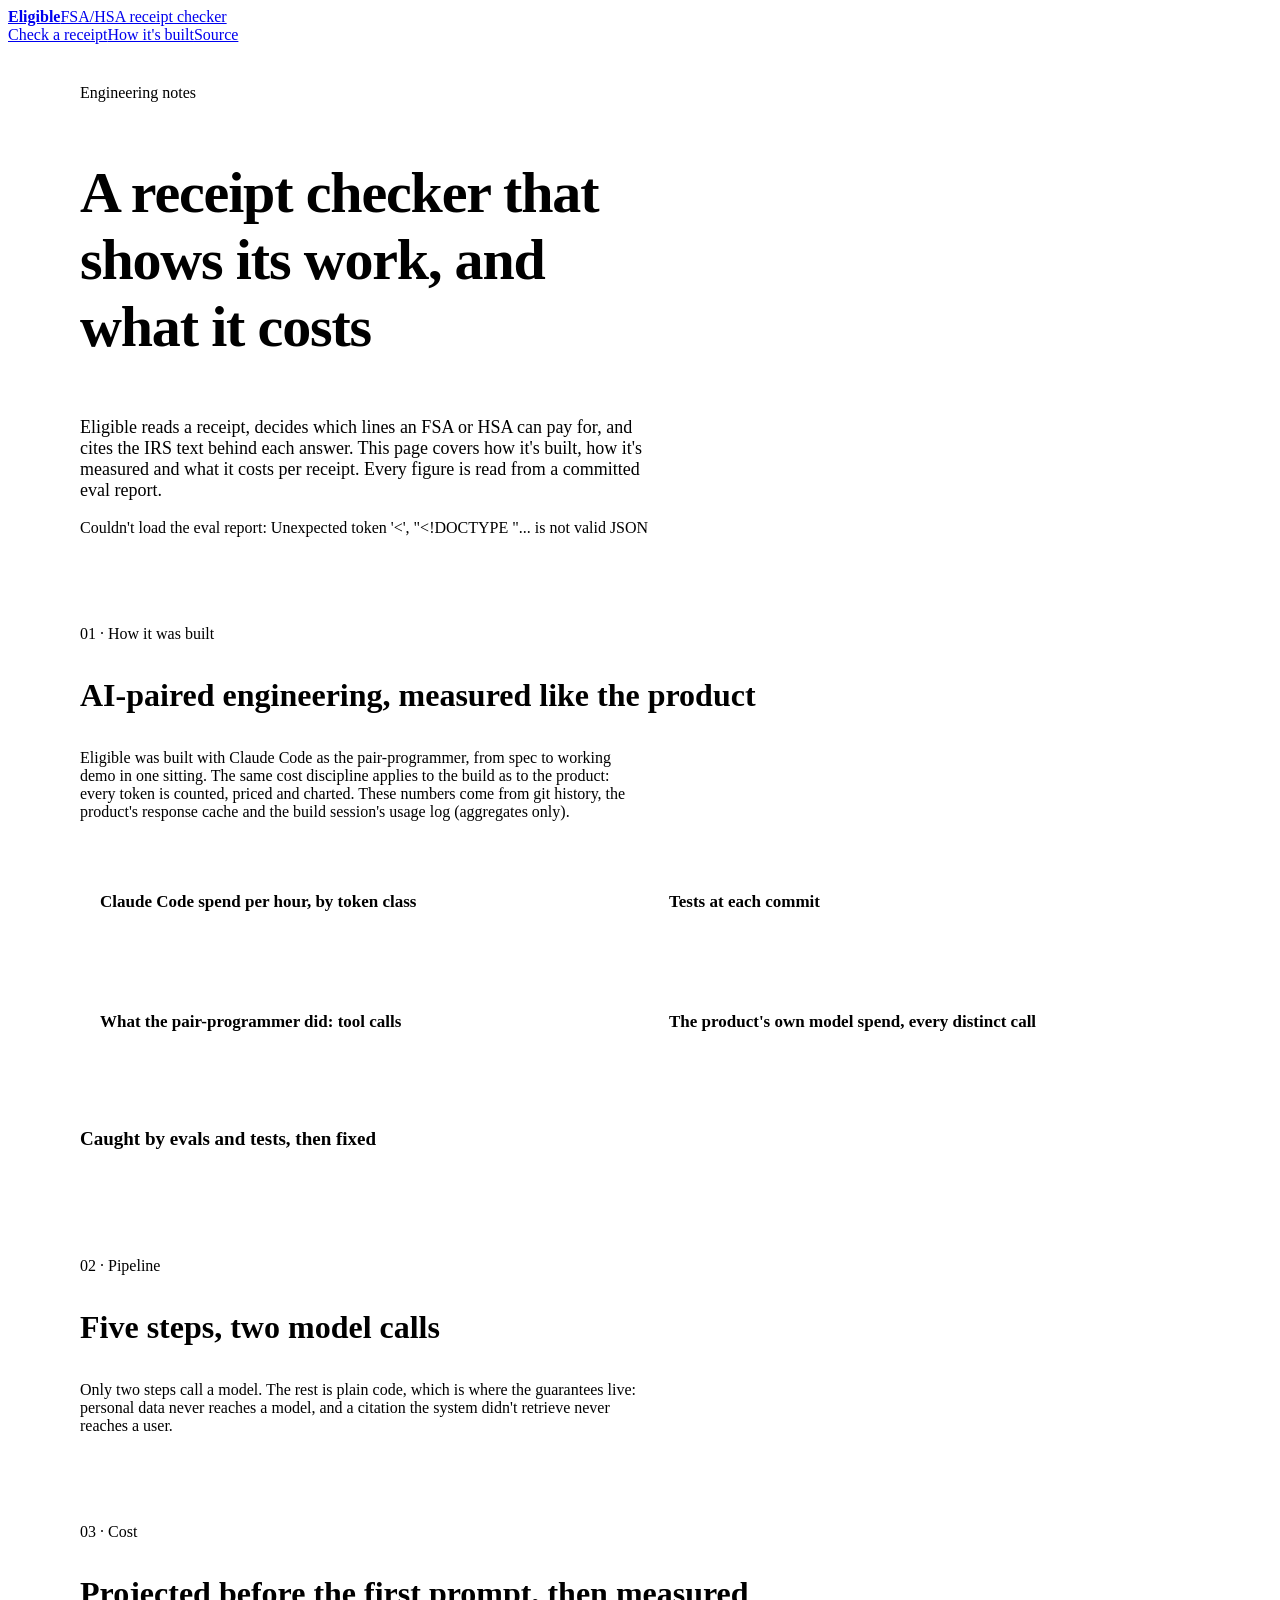
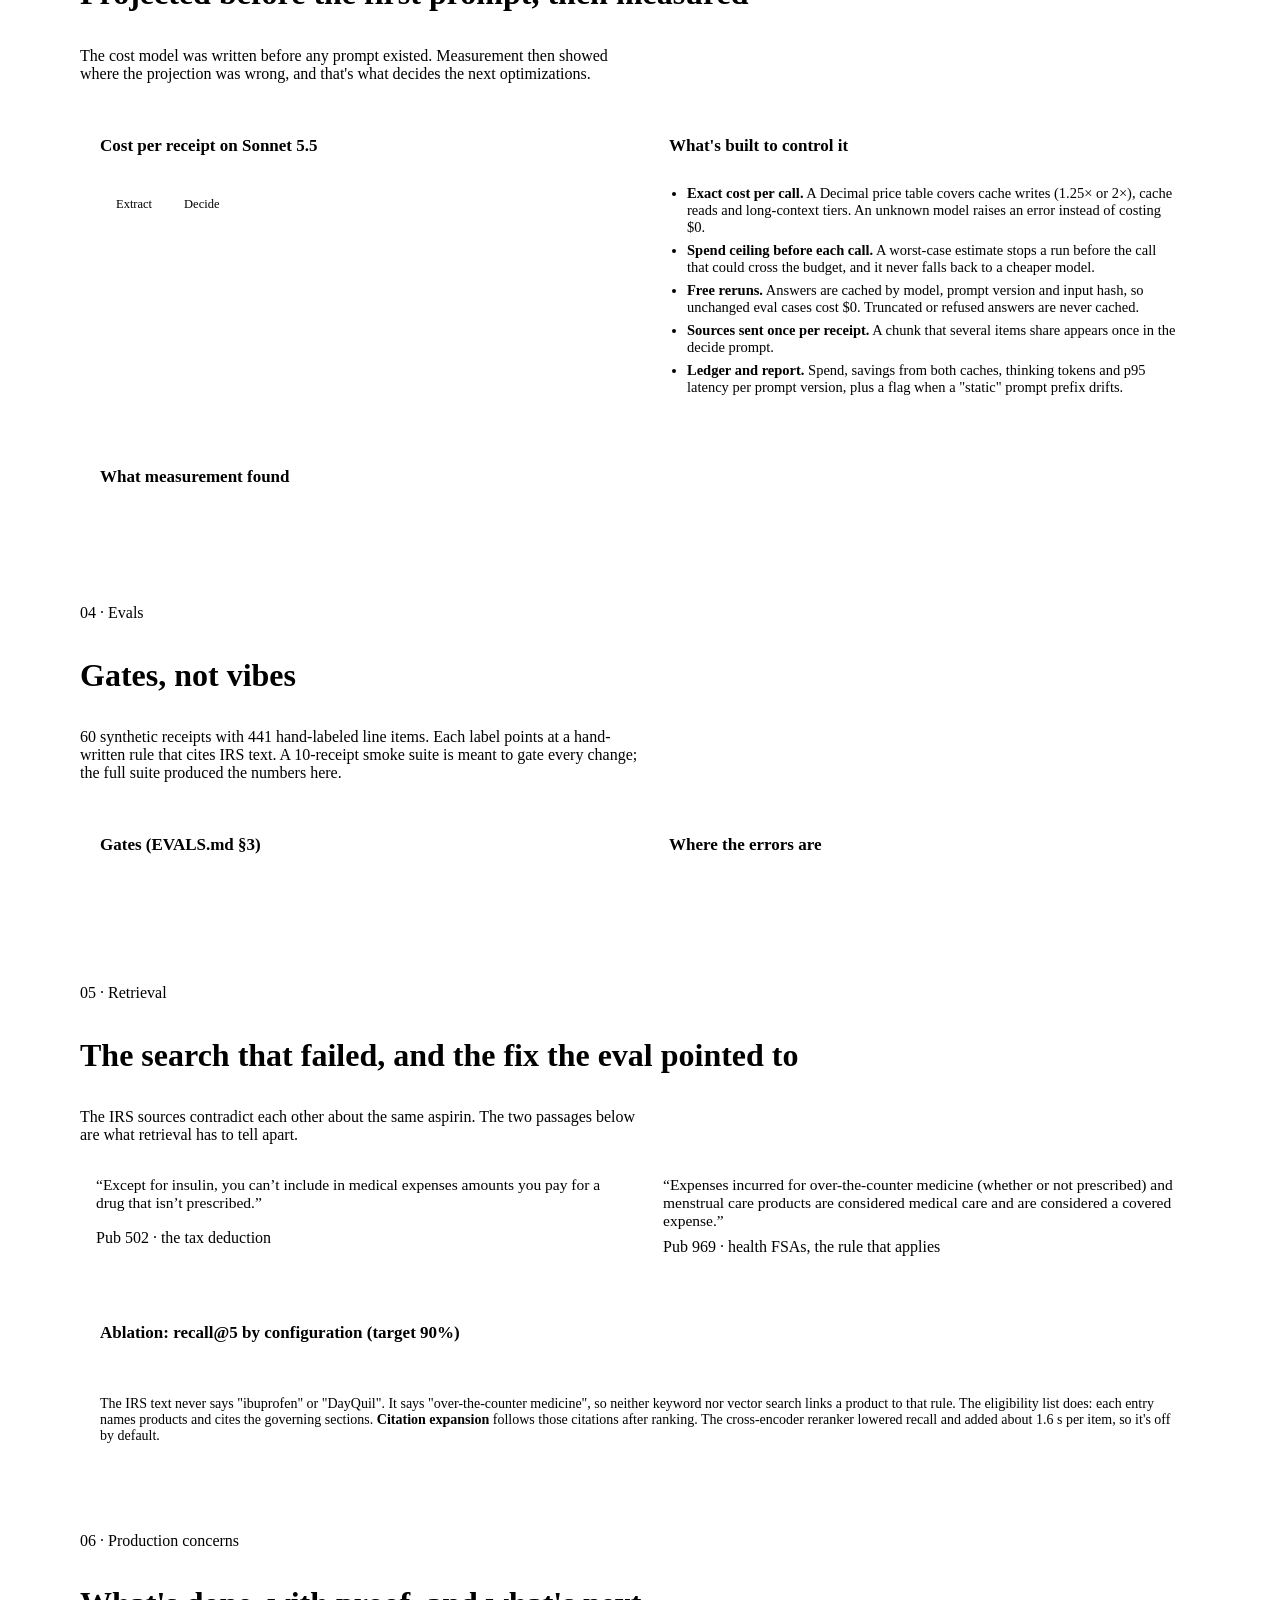
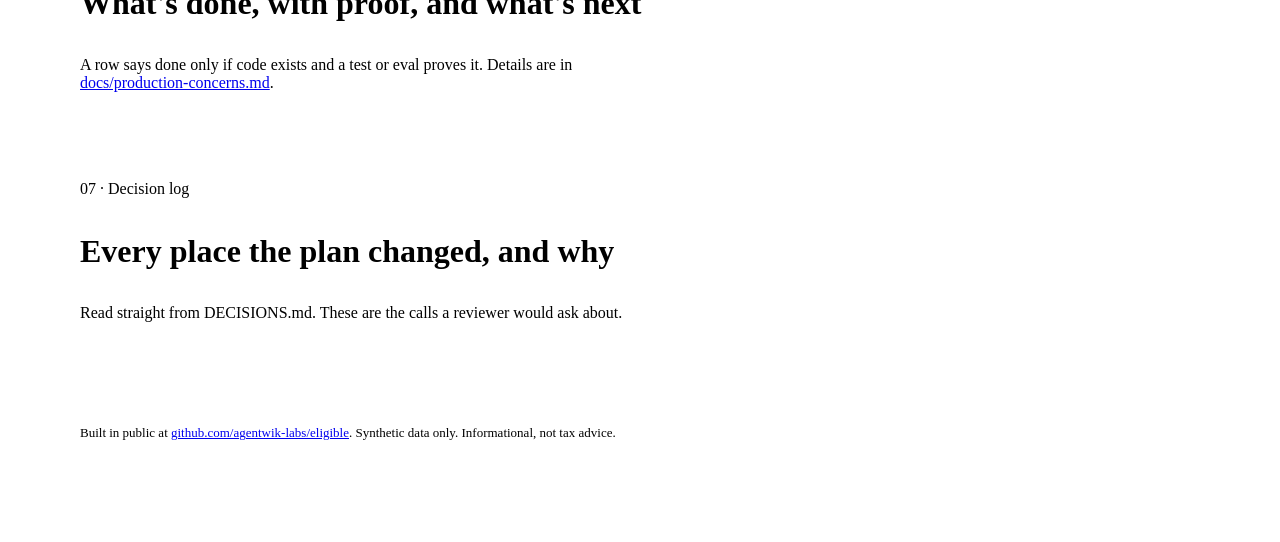
==== web/engineering.html @ 2987b1ce "Redesigned demo page and an engineering page built from committed reports The demo highlights each r" ====
<!doctype html>
<html lang="en">
<head>
<meta charset="utf-8">
<meta name="viewport" content="width=device-width, initial-scale=1">
<title>How Eligible is built</title>
<link rel="preconnect" href="https://fonts.googleapis.com">
<link rel="stylesheet" href="https://fonts.googleapis.com/css2?family=IBM+Plex+Mono:wght@400;500;600&family=IBM+Plex+Sans+Condensed:wght@500;700&family=IBM+Plex+Sans:wght@400;500;600&display=swap">
<link rel="stylesheet" href="/static/eligible.css">
<style>
/* Layout: a long technical memo. Section numbers mirror the pipeline order; every figure
   names the report it came from. */
.page { max-width: 1120px; margin: 0 auto; padding: 28px max(16px, 3vw) 80px; display: grid; gap: 56px; }
.hero { display: grid; gap: 18px; padding-top: 12px; }
.hero h1 { font-size: clamp(34px, 5vw, 58px); font-weight: 700; letter-spacing: -.02em; max-width: 18ch; }
.hero p { margin: 0; font-size: 18px; color: var(--ink-2); max-width: 64ch; }
.provenance { font: 12.5px var(--f-mono); color: var(--ink-3); }
.provenance code { color: var(--ink-2); }
.tiles { display: grid; grid-template-columns: repeat(auto-fit, minmax(160px, 1fr)); border: 1px solid var(--rule); background: var(--paper); }
.tile { padding: 16px 18px; border-right: 1px solid var(--rule-2); border-bottom: 1px solid var(--rule-2); display: grid; gap: 4px; align-content: start; }
.tile .v { font: 700 34px/1 var(--f-display); letter-spacing: -.01em; font-variant-numeric: tabular-nums; }
.tile .l { font-size: 13px; color: var(--ink-2); }
.tile .g { font: 11.5px var(--f-mono); color: var(--v-eligible); }
.tile .g.miss { color: var(--v-not); }

section { display: grid; gap: 18px; }
.sec-head { display: grid; gap: 8px; border-top: 2px solid var(--ink); padding-top: 14px; }
.sec-head h2 { font-size: clamp(24px, 3vw, 32px); font-weight: 700; }
.sec-head p { margin: 0; color: var(--ink-2); max-width: 70ch; font-size: 16px; }
.two { display: grid; grid-template-columns: minmax(0, 1fr) minmax(0, 1fr); gap: 18px; }
.panel { background: var(--paper); border: 1px solid var(--rule); padding: 18px 20px; display: grid; gap: 12px; align-content: start; min-width: 0; }
.panel h3 { font-size: 17px; font-weight: 700; }
.panel p, .panel li { margin: 0; font-size: 14.5px; }
.panel ul { margin: 0; padding-left: 18px; display: grid; gap: 6px; }
.scroll { overflow-x: auto; }
table { border-collapse: collapse; width: 100%; font-size: 13.5px; }
th, td { text-align: left; padding: 8px 10px; border-bottom: 1px solid var(--rule-2); vertical-align: top; }
th { font: 600 11.5px var(--f-mono); letter-spacing: .05em; text-transform: uppercase; color: var(--ink-2); white-space: nowrap; }
td.n, th.n { text-align: right; font-variant-numeric: tabular-nums; font-family: var(--f-mono); }
tr.best td { background: var(--v-eligible-bg); }
tr.best td:first-child { box-shadow: inset 3px 0 var(--v-eligible); }

/* pipeline */
.pipeline { display: grid; grid-template-columns: repeat(5, minmax(0, 1fr)); border: 1px solid var(--rule); background: var(--paper); }
.st { padding: 16px; border-right: 1px solid var(--rule-2); display: grid; gap: 8px; align-content: start; position: relative; }
.st:last-child { border-right: 0; }
.st .k { font: 600 11.5px var(--f-mono); color: var(--ink-3); }
.st h3 { font-size: 17px; }
.st p { margin: 0; font-size: 13.5px; color: var(--ink-2); }
.st .cost { font: 600 13px var(--f-mono); color: var(--accent); }
.st .why { font-size: 13px; border-top: 1px dashed var(--rule); padding-top: 8px; color: var(--ink); }

/* bars */
.bars { display: grid; gap: 10px; }
.brow { display: grid; grid-template-columns: 150px minmax(0, 1fr) 70px; gap: 10px; align-items: center; font-size: 13.5px; }
.btrack { height: 22px; display: flex; background: var(--rule-2); }
.btrack span { height: 100%; }
.btrack .ex { background: color-mix(in srgb, var(--accent) 55%, var(--paper)); }
.btrack .de { background: var(--accent); }
.bkey { display: flex; gap: 16px; font-size: 12.5px; color: var(--ink-2); flex-wrap: wrap; }
.bkey i { display: inline-block; width: 10px; height: 10px; margin-right: 6px; vertical-align: -1px; }

/* confusion */
.cm td.cell { text-align: center; font: 600 13px var(--f-mono); }
.cm th.r { text-transform: none; font: 600 12.5px var(--f-body); color: var(--ink); }

/* trap */
.trap { display: grid; grid-template-columns: minmax(0, 1fr) minmax(0, 1fr); gap: 14px; }
.q { padding: 14px 16px; border-left: 4px solid var(--v); background: var(--paper); display: grid; gap: 8px; }
.q blockquote { margin: 0; font-size: 15.5px; }
.q span { font: 12px var(--f-mono); color: var(--ink-2); }

/* status rows */
.concerns { display: grid; gap: 0; border: 1px solid var(--rule); background: var(--paper); }
.concern { display: grid; grid-template-columns: minmax(0, 1fr) auto; gap: 12px; padding: 11px 16px; border-bottom: 1px solid var(--rule-2); align-items: center; }
.concern:last-child { border-bottom: 0; }
.st-done { --v: var(--v-eligible); --vb: var(--v-eligible-bg); }
.st-planned { --v: var(--v-review); --vb: var(--v-review-bg); }
.st-partial { --v: var(--v-dual); --vb: var(--v-dual-bg); }

details { background: var(--paper); border: 1px solid var(--rule); border-top: 0; }
details:first-of-type { border-top: 1px solid var(--rule); }
summary { cursor: pointer; padding: 12px 16px; display: grid; grid-template-columns: 96px minmax(0, 1fr); gap: 10px; list-style: none; }
summary::-webkit-details-marker { display: none; }
summary .d { font: 12px var(--f-mono); color: var(--ink-3); padding-top: 2px; }
summary b { font-weight: 600; }
details[open] summary b { color: var(--accent); }
details .body { padding: 0 16px 16px 122px; white-space: pre-wrap; font-size: 14px; color: var(--ink-2); max-width: 90ch; }
.foot { font-size: 13px; color: var(--ink-3); border-top: 1px solid var(--rule); padding-top: 16px; }


/* charts: validated categorical slots 1-4 (dataviz reference palette), stepped per mode */
:root { --s1: #2a78d6; --s2: #eb6834; --s3: #1baf7a; --s4: #eda100; --grid: var(--rule-2); }
@media (prefers-color-scheme: dark) { :root { --s1: #3987e5; --s2: #d95926; --s3: #199e70; --s4: #c98500; } }
.chart { position: relative; display: grid; gap: 8px; }
.chart svg { width: 100%; height: auto; display: block; overflow: visible; }
.chart text { fill: var(--ink-2); font: 11px var(--f-mono); }
.chart .lbl { fill: var(--ink); font: 600 11.5px var(--f-mono); }
.chart .hit { fill: transparent; cursor: crosshair; }
.chart .gridline { stroke: var(--grid); stroke-width: 1; }
.chart .axis { stroke: var(--rule); stroke-width: 1; }
.tip { position: absolute; pointer-events: none; background: var(--ink); color: var(--paper); font: 12px/1.45 var(--f-mono); padding: 7px 9px; white-space: nowrap; transform: translate(-50%, calc(-100% - 10px)); z-index: 5; }
.tip[hidden] { display: none; }
.legend2 { display: flex; flex-wrap: wrap; gap: 4px 16px; font-size: 12.5px; color: var(--ink-2); }
.legend2 i { display: inline-block; width: 10px; height: 10px; border-radius: 2px; margin-right: 6px; vertical-align: -1px; }
.datatable summary { padding: 4px 0; display: inline; font: 12px var(--f-mono); color: var(--accent); grid-template-columns: none; }
.datatable { background: none; border: 0 !important; }
.datatable table { margin-top: 8px; font-size: 12.5px; }
.caught { display: grid; grid-template-columns: repeat(auto-fit, minmax(300px, 1fr)); gap: 12px; }
.catch { background: var(--paper); border: 1px solid var(--rule); padding: 14px 16px; display: grid; gap: 8px; align-content: start; }
.catch h3 { font-size: 16px; }
.catch .by { font: 11.5px var(--f-mono); color: var(--ink-3); text-transform: uppercase; letter-spacing: .05em; }
.ba { display: grid; grid-template-columns: auto minmax(0, 1fr); gap: 4px 10px; font-size: 13.5px; }
.ba b { font: 600 11px var(--f-mono); text-transform: uppercase; color: var(--ink-3); padding-top: 3px; }
.ba .after { color: var(--v-eligible); }
.catch code { font: 11.5px var(--f-mono); color: var(--ink-2); }

@media (max-width: 860px) {
  .two, .trap { grid-template-columns: minmax(0, 1fr); }
  .pipeline { grid-template-columns: minmax(0, 1fr); }
  .st { border-right: 0; border-bottom: 1px solid var(--rule-2); }
  .brow { grid-template-columns: 110px minmax(0, 1fr) 60px; }
  details .body { padding-left: 16px; }
  summary { grid-template-columns: minmax(0, 1fr); gap: 2px; }
}
</style>
</head>
<body>
<div class="topbar"><div class="in">
  <a class="brand" href="/"><b>Eligible</b><span>FSA/HSA receipt checker</span></a>
  <nav class="nav" aria-label="Main"><a href="/">Check a receipt</a><a href="/engineering" aria-current="page">How it's built</a><a href="https://github.com/agentwik-labs/eligible" target="_blank" rel="noopener">Source</a></nav>
</div></div>

<main class="page" id="page">
  <header class="hero">
    <span class="eyebrow">Engineering notes</span>
    <h1>A receipt checker that shows its work, and what it costs</h1>
    <p>Eligible reads a receipt, decides which lines an FSA or HSA can pay for, and cites the IRS text behind each answer. This page covers how it's built, how it's measured and what it costs per receipt. Every figure is read from a committed eval report.</p>
    <span class="provenance" id="prov">Loading the latest eval report…</span>
    <div class="tiles" id="tiles"></div>
  </header>


  <section>
    <div class="sec-head"><span class="eyebrow">01 · How it was built</span><h2>AI-paired engineering, measured like the product</h2>
      <p>Eligible was built with Claude Code as the pair-programmer, from spec to working demo in one sitting. The same cost discipline applies to the build as to the product: every token is counted, priced and charted. These numbers come from git history, the product's response cache and the build session's usage log (aggregates only).</p></div>
    <div class="tiles" id="buildtiles"></div>
    <div class="two">
      <div class="panel"><h3>Claude Code spend per hour, by token class</h3><div class="chart" id="c-session"></div></div>
      <div class="panel"><h3>Tests at each commit</h3><div class="chart" id="c-tests"></div></div>
    </div>
    <div class="two">
      <div class="panel"><h3>What the pair-programmer did: tool calls</h3><div class="chart" id="c-tools"></div></div>
      <div class="panel"><h3>The product's own model spend, every distinct call</h3><div class="chart" id="c-product"></div><p style="font-size:13px;color:var(--ink-2)" id="productnote"></p></div>
    </div>
    <h3 style="font-size:19px">Caught by evals and tests, then fixed</h3>
    <div class="caught" id="caught"></div>
  </section>
  <section>
    <div class="sec-head"><span class="eyebrow">02 · Pipeline</span><h2>Five steps, two model calls</h2>
      <p>Only two steps call a model. The rest is plain code, which is where the guarantees live: personal data never reaches a model, and a citation the system didn't retrieve never reaches a user.</p></div>
    <div class="pipeline" id="pipeline"></div>
  </section>

  <section>
    <div class="sec-head"><span class="eyebrow">03 · Cost</span><h2>Projected before the first prompt, then measured</h2>
      <p>The cost model was written before any prompt existed. Measurement then showed where the projection was wrong, and that's what decides the next optimizations.</p></div>
    <div class="two">
      <div class="panel"><h3>Cost per receipt on Sonnet 5.5</h3><div class="bars" id="costbars"></div>
        <div class="bkey"><span><i class="ex" style="background:color-mix(in srgb, var(--accent) 55%, var(--paper))"></i>Extract</span><span><i style="background:var(--accent)"></i>Decide</span></div>
        <p class="fine" style="font-size:12.5px;color:var(--ink-3)" id="costnote"></p></div>
      <div class="panel"><h3>What's built to control it</h3><ul>
        <li><b>Exact cost per call.</b> A Decimal price table covers cache writes (1.25× or 2×), cache reads and long-context tiers. An unknown model raises an error instead of costing $0.</li>
        <li><b>Spend ceiling before each call.</b> A worst-case estimate stops a run before the call that could cross the budget, and it never falls back to a cheaper model.</li>
        <li><b>Free reruns.</b> Answers are cached by model, prompt version and input hash, so unchanged eval cases cost $0. Truncated or refused answers are never cached.</li>
        <li><b>Sources sent once per receipt.</b> A chunk that several items share appears once in the decide prompt.</li>
        <li><b>Ledger and report.</b> Spend, savings from both caches, thinking tokens and p95 latency per prompt version, plus a flag when a "static" prompt prefix drifts.</li>
      </ul></div>
    </div>
    <div class="panel"><h3>What measurement found</h3><ul id="costfindings"></ul></div>
  </section>

  <section>
    <div class="sec-head"><span class="eyebrow">04 · Evals</span><h2>Gates, not vibes</h2>
      <p>60 synthetic receipts with 441 hand-labeled line items. Each label points at a hand-written rule that cites IRS text. A 10-receipt smoke suite is meant to gate every change; the full suite produced the numbers here.</p></div>
    <div class="two">
      <div class="panel"><h3>Gates (EVALS.md §3)</h3><div class="scroll"><table id="gates"></table></div></div>
      <div class="panel"><h3>Where the errors are</h3><div class="scroll"><table class="cm" id="cm"></table></div>
        <p style="font-size:13px;color:var(--ink-2)" id="cmnote"></p></div>
    </div>
  </section>

  <section>
    <div class="sec-head"><span class="eyebrow">05 · Retrieval</span><h2>The search that failed, and the fix the eval pointed to</h2>
      <p>The IRS sources contradict each other about the same aspirin. The two passages below are what retrieval has to tell apart.</p></div>
    <div class="trap">
      <div class="q v-not_eligible"><blockquote>“Except for insulin, you can’t include in medical expenses amounts you pay for a drug that isn’t prescribed.”</blockquote><span>Pub 502 · the tax deduction</span></div>
      <div class="q v-eligible"><blockquote>“Expenses incurred for over-the-counter medicine (whether or not prescribed) and menstrual care products are considered medical care and are considered a covered expense.”</blockquote><span>Pub 969 · health FSAs, the rule that applies</span></div>
    </div>
    <div class="panel"><h3>Ablation: recall@5 by configuration (target 90%)</h3><div class="chart" id="c-ablation"></div><div class="scroll"><table id="ablation"></table></div>
      <p style="font-size:14px">The IRS text never says "ibuprofen" or "DayQuil". It says "over-the-counter medicine", so neither keyword nor vector search links a product to that rule. The eligibility list does: each entry names products and cites the governing sections. <b>Citation expansion</b> follows those citations after ranking. The cross-encoder reranker lowered recall and added about 1.6 s per item, so it's off by default.</p></div>
  </section>

  <section>
    <div class="sec-head"><span class="eyebrow">06 · Production concerns</span><h2>What's done, with proof, and what's next</h2>
      <p>A row says done only if code exists and a test or eval proves it. Details are in <a href="https://github.com/agentwik-labs/eligible/blob/main/docs/production-concerns.md">docs/production-concerns.md</a>.</p></div>
    <div class="concerns" id="concerns"></div>
  </section>

  <section>
    <div class="sec-head"><span class="eyebrow">07 · Decision log</span><h2>Every place the plan changed, and why</h2>
      <p>Read straight from DECISIONS.md. These are the calls a reviewer would ask about.</p></div>
    <div id="decisions"></div>
  </section>

  <p class="foot">Built in public at <a href="https://github.com/agentwik-labs/eligible">github.com/agentwik-labs/eligible</a>. Synthetic data only. Informational, not tax advice.</p>
</main>

<script>
const $ = (id) => document.getElementById(id);
const esc = (s) => String(s ?? "").replace(/[&<>"]/g, c => ({ "&": "&amp;", "<": "&lt;", ">": "&gt;", '"': "&quot;" }[c]));
const pct = (x) => (x * 100).toFixed(1) + "%";
const usd = (x, d = 4) => "$" + Number(x).toFixed(d);
const VERDICTS = ["eligible", "not_eligible", "dual_purpose", "needs_prescription", "needs_review"];
const LABEL = { eligible: "Eligible", not_eligible: "Not eligible", dual_purpose: "Dual purpose", needs_prescription: "Needs Rx", needs_review: "Needs review", missing: "Missing" };


// ---------- charts (plain SVG, hover tooltips, data tables) ----------
const NS = "http://www.w3.org/2000/svg";
function svgEl(tag, attrs, parent) { const e = document.createElementNS(NS, tag); for (const k in attrs) e.setAttribute(k, attrs[k]); if (parent) parent.appendChild(e); return e; }
function tipFor(host) { let tip = host.querySelector(".tip"); if (!tip) { tip = document.createElement("div"); tip.className = "tip"; tip.hidden = true; host.appendChild(tip); } return tip; }
function showTip(host, evt, html) { const tip = tipFor(host); const r = host.getBoundingClientRect(); tip.innerHTML = html; tip.style.left = (evt.clientX - r.left) + "px"; tip.style.top = (evt.clientY - r.top) + "px"; tip.hidden = false; }
function hideTip(host) { tipFor(host).hidden = true; }
function dataTable(host, head, rows) {
  const d = document.createElement("details"); d.className = "datatable";
  d.innerHTML = `<summary>Show data</summary><div class="scroll"><table><tr>${head.map((h, i) => `<th class="${i ? "n" : ""}">${esc(h)}</th>`).join("")}</tr>${rows.map(r => `<tr>${r.map((c, i) => `<td class="${i ? "n" : ""}">${esc(c)}</td>`).join("")}</tr>`).join("")}</table></div>`;
  host.appendChild(d);
}
function niceMax(v) { const p = Math.pow(10, Math.floor(Math.log10(v || 1))); for (const m of [1, 2, 2.5, 5, 10]) if (m * p >= v) return m * p; return 10 * p; }

// vertical stacked bars: categories along x, series stacked
function stackedBars(host, cats, series, fmt) {
  const W = 520, H = 220, L = 52, R = 8, T = 10, B = 28;
  const totals = cats.map((_, i) => series.reduce((s, se) => s + se.values[i], 0));
  const max = niceMax(Math.max(...totals));
  const svg = svgEl("svg", { viewBox: `0 0 ${W} ${H}`, role: "img", "aria-label": "Stacked bar chart" }, host);
  for (let k = 0; k <= 4; k++) { const y = T + (H - T - B) * (1 - k / 4); svgEl("line", { x1: L, x2: W - R, y1: y, y2: y, class: "gridline" }, svg); svgEl("text", { x: L - 6, y: y + 4, "text-anchor": "end" }, svg).textContent = fmt(max * k / 4); }
  const bw = Math.min(56, (W - L - R) / cats.length * 0.6), step = (W - L - R) / cats.length;
  cats.forEach((c, i) => {
    const x = L + step * i + (step - bw) / 2; let y0 = H - B;
    series.forEach((se, si) => {
      const h = se.values[i] / max * (H - T - B); if (h <= 0) return;
      const top = si === series.length - 1 || series.slice(si + 1).every(s2 => !s2.values[i]);
      svgEl("rect", { x, y: y0 - h, width: bw, height: Math.max(h - 2, 0.5), fill: se.color, rx: top ? 3 : 0 }, svg);
      y0 -= h;
    });
    svgEl("text", { x: x + bw / 2, y: H - B + 16, "text-anchor": "middle" }, svg).textContent = c;
    const hit = svgEl("rect", { x: L + step * i, y: T, width: step, height: H - T - B, class: "hit" }, svg);
    hit.addEventListener("mousemove", e => showTip(host, e, `<b>${esc(c)}</b> · ${fmt(totals[i])}<br>${series.map(se => `${se.name}: ${fmt(se.values[i])}`).join("<br>")}`));
    hit.addEventListener("mouseleave", () => hideTip(host));
  });
  const lg = document.createElement("div"); lg.className = "legend2"; lg.innerHTML = series.map(se => `<span><i style="background:${se.color}"></i>${esc(se.name)}</span>`).join(""); host.appendChild(lg);
  dataTable(host, ["", ...series.map(s => s.name), "Total"], cats.map((c, i) => [c, ...series.map(s => fmt(s.values[i])), fmt(totals[i])]));
}

// horizontal bars, one series; optional target line
function hBars(host, rows, fmt, opts = {}) {
  const W = 520, rowH = 26, L = opts.labelW || 150, R = 70, T = 6, H = T + rows.length * rowH + (opts.target ? 18 : 6);
  const max = opts.max || niceMax(Math.max(...rows.map(r => r[1])));
  const svg = svgEl("svg", { viewBox: `0 0 ${W} ${H}`, role: "img", "aria-label": "Bar chart" }, host);
  rows.forEach(([name, v, color], i) => {
    const y = T + i * rowH, w = Math.max(v / max * (W - L - R), 1);
    svgEl("text", { x: L - 8, y: y + 15, "text-anchor": "end" }, svg).textContent = name.length > 24 ? name.slice(0, 23) + "…" : name;
    svgEl("rect", { x: L, y: y + 4, width: w, height: rowH - 10, rx: 3, fill: color || "var(--s1)" }, svg);
    svgEl("text", { x: L + w + 6, y: y + 15, class: "lbl" }, svg).textContent = fmt(v);
    const hit = svgEl("rect", { x: 0, y, width: W, height: rowH, class: "hit" }, svg);
    hit.addEventListener("mousemove", e => showTip(host, e, `<b>${esc(name)}</b><br>${fmt(v)}${opts.extra ? "<br>" + opts.extra(i) : ""}`));
    hit.addEventListener("mouseleave", () => hideTip(host));
  });
  if (opts.target) {
    const x = L + opts.target / max * (W - L - R);
    svgEl("line", { x1: x, x2: x, y1: T, y2: H - 14, stroke: "var(--v-not)", "stroke-width": 2, "stroke-dasharray": "4 3" }, svg);
    svgEl("text", { x, y: H - 2, "text-anchor": "middle" }, svg).textContent = "target " + fmt(opts.target);
  }
  dataTable(host, ["", opts.valueName || "Value"], rows.map(r => [r[0], fmt(r[1])]));
}

// line with point markers over commits
function lineSteps(host, pts, labels) {
  const W = 520, H = 220, L = 40, R = 14, T = 16, B = 30;
  const max = niceMax(Math.max(...pts.map(p => p.y)));
  const svg = svgEl("svg", { viewBox: `0 0 ${W} ${H}`, role: "img", "aria-label": "Tests over commits" }, host);
  for (let k = 0; k <= 4; k++) { const y = T + (H - T - B) * (1 - k / 4); svgEl("line", { x1: L, x2: W - R, y1: y, y2: y, class: "gridline" }, svg); svgEl("text", { x: L - 6, y: y + 4, "text-anchor": "end" }, svg).textContent = Math.round(max * k / 4); }
  const X = i => L + (W - L - R) * (pts.length === 1 ? 0.5 : i / (pts.length - 1)), Y = v => T + (H - T - B) * (1 - v / max);
  svgEl("path", { d: pts.map((p, i) => `${i ? "L" : "M"}${X(i)},${Y(p.y)}`).join(""), fill: "none", stroke: "var(--s1)", "stroke-width": 2 }, svg);
  pts.forEach((p, i) => {
    svgEl("circle", { cx: X(i), cy: Y(p.y), r: 4.5, fill: "var(--s1)", stroke: "var(--paper)", "stroke-width": 2 }, svg);
    if (p.label) svgEl("text", { x: X(i), y: Y(p.y) - 10, "text-anchor": "middle", class: "lbl" }, svg).textContent = p.label;
    const hit = svgEl("rect", { x: X(i) - (W - L - R) / pts.length / 2, y: T, width: (W - L - R) / pts.length, height: H - T - B, class: "hit" }, svg);
    hit.addEventListener("mousemove", e => showTip(host, e, `<b>${esc(p.sha)}</b> · ${p.y} tests<br>${esc(p.subject.slice(0, 48))}`));
    hit.addEventListener("mouseleave", () => hideTip(host));
  });
  svgEl("text", { x: L, y: H - 8 }, svg).textContent = labels[0];
  svgEl("text", { x: W - R, y: H - 8, "text-anchor": "end" }, svg).textContent = labels[1];
  dataTable(host, ["Commit", "Tests", "Milestone"], pts.map(p => [p.sha + " " + p.subject.slice(0, 40), p.y, p.label || ""]));
}

function renderBuild(dev) {
  if (!dev) return;
  const s = dev.build_session, p = dev.product_spend, cm = dev.commits;
  const t0 = new Date(cm[0].time), t1 = new Date(cm[cm.length - 1].time);
  const hours = ((t1 - t0) / 36e5).toFixed(1);
  const tests = cm[cm.length - 1].tests;
  const uncached = s ? (s.tokens.cache_read + s.tokens.cache_write + s.tokens.input) * 4 / 1e6 + s.tokens.output * 20 / 1e6 : 0;
  const tiles = [
    [`${hours} h`, "first commit to last", null],
    [String(cm.length), "commits", null],
    [String(tests), "unit tests at the last commit", null],
  ];
  if (s) tiles.push(
    [usd(s.cost_usd, 2), `Claude Code, API-equivalent (${s.model_turns} model turns)`, null],
    [pct(s.cache_read_share), `of its prompt tokens were cache reads (uncached: ${usd(uncached, 0)})`, null],
  );
  tiles.push([usd(p.cost_usd, 2), `product model spend, ${p.calls} distinct calls`, null]);
  $("buildtiles").innerHTML = tiles.map(([v, l]) => `<div class="tile"><span class="v">${esc(v)}</span><span class="l">${esc(l)}</span></div>`).join("");

  if (s) {
    const hrs = s.by_hour.map(h => new Date(h.hour).toLocaleTimeString([], { hour: "numeric" }));
    const val = k => s.by_hour.map(h => Number(h[k] || 0));
    stackedBars($("c-session"), hrs, [
      { name: "Cache reads", color: "var(--s1)", values: val("cache_read") },
      { name: "Cache writes", color: "var(--s2)", values: val("cache_write") },
      { name: "Output", color: "var(--s3)", values: val("output") },
      { name: "Uncached input", color: "var(--s4)", values: val("input") },
    ], v => "$" + v.toFixed(2));
    const tools = Object.entries(s.tool_calls);
    hBars($("c-tools"), tools.map(([k, v]) => [k, v]), v => String(v), { labelW: 110, valueName: "Calls" });
  } else {
    $("c-session").innerHTML = `<p class="fine">No session log was included when docs/devlog.json was generated.</p>`;
  }
  lineSteps($("c-tests"), cm.map(c => ({ y: c.tests, sha: c.sha, subject: c.subject, label: c.milestone })), [new Date(cm[0].time).toLocaleTimeString([], { hour: "numeric", minute: "2-digit" }), new Date(cm[cm.length - 1].time).toLocaleTimeString([], { hour: "numeric", minute: "2-digit" })]);
  hBars($("c-product"), p.by_prompt.map(r => [r.prompt.split(" · ")[0], Number(r.cost)]), v => usd(v, 2), {
    labelW: 90, valueName: "Cost (USD)",
    extra: i => { const r = p.by_prompt[i]; return `${r.calls} calls · ${Math.round(r.prompt_tokens / r.calls).toLocaleString()} in / ${Math.round(r.output_tokens / r.calls).toLocaleString()} out per call`; },
  });
  $("productnote").textContent = p.note;
  $("caught").innerHTML = dev.caught.map(c => `<article class="catch"><span class="by">Caught by ${esc(c.caught_by)}</span><h3>${esc(c.what)}</h3>
    <div class="ba"><b>Before</b><span>${esc(c.before)}</span><b>After</b><span class="after">${esc(c.after)}</span><b>Fix</b><span>${esc(c.fix)}</span></div><code>${esc(c.evidence)}</code></article>`).join("");
}

fetch("/v1/engineering").then(r => r.json()).then(render).catch(err => { $("prov").textContent = "Couldn't load the eval report: " + err.message; });

function render(data) {
  renderBuild(data.devlog);
  const ev = data.eval;
  if (!ev) { $("prov").textContent = "No full eval report committed yet."; return; }
  const d = ev.decisions, x = ev.extraction, c = ev.cost;
  $("prov").innerHTML = `From <code>evals/reports/latest.json</code> · ${esc(ev.date)} · git <code>${esc(ev.sha)}</code> · ${esc(ev.models.decide)} at effort <code>${esc(ev.effort)}</code> · prompts extract@${esc(ev.prompts.extract)} decide@${esc(ev.prompts.decide)}`;
  const gate = (m) => ev.gates.find(g => g.metric.startsWith(m));
  const tiles = [
    [pct(d.accuracy), "verdicts match the labels", gate("Verdict accuracy")],
    [`${d.over_approvals}/${d.not_eligible_items}`, "ineligible items approved", gate("Over-approval")],
    [String(d.uncited_non_review), `unsupported citations reached a user (${d.unsupported_before} caught)`, gate("Unsupported")],
    [String(x.pii_leaks), "personal-data leaks to the model", gate("Redaction")],
    [usd(c.cost_per_receipt, 3), "per receipt, API-equivalent", null],
    [(c.latency_p95_ms / 1000).toFixed(1) + " s", "p95 per receipt", null],
  ];
  $("tiles").innerHTML = tiles.map(([v, l, g]) => `<div class="tile"><span class="v">${esc(v)}</span><span class="l">${esc(l)}</span>${g ? `<span class="g ${g.pass ? "" : "miss"}">${g.pass ? "passes" : "misses"} gate ${esc(g.gate)}</span>` : `<span class="g" style="color:var(--ink-3)">reported, no gate</span>`}</div>`).join("");

  const stage = c.cost_per_stage;
  const STEPS = [
    ["redact", "Mask personal data", "Luhn-checked card numbers, phones, emails and labelled names are replaced before any model call.", null, "0 leaks in the full eval"],
    ["extract", "Read line items", "One strict structured-output call returns typed items with a confidence for every field.", stage.extract, "Low confidence flagged 23 of 23 unreadable lines"],
    ["retrieve", "Find the rules", `BM25 and vectors over ${data.knowledge.sections} IRS sections and ${data.knowledge.entries} rules, fused, then citation expansion. Runs locally.`, null, "No hosted vector DB: SQLite FTS5 + sqlite-vec"],
    ["decide", "Decide with citations", "One call per receipt, with each source sent once and every verdict citing chunk IDs.", stage.decide, `${d.citations} citations, ${d.unsupported_before} invented`],
    ["validate", "Check the answer", "Plain code removes citations that weren't retrieved and routes uncertain lines to review.", null, "0 unsupported citations got through"],
  ];
  $("pipeline").innerHTML = STEPS.map(([k, t, p, cost, why], i) => `<div class="st"><span class="k">${String(i + 1).padStart(2, "0")} · ${k}</span><h3>${t}</h3><p>${esc(p)}</p><span class="cost">${cost ? usd(cost) + " / receipt" : "no model call"}</span><span class="why">${esc(why)}</span></div>`).join("");

  const sonnet = data.projection.find(p => p.model === "claude-sonnet-5-5");
  const rows = [["Projected", sonnet.extract, sonnet.decide], ["Measured", Number(stage.extract || 0), Number(stage.decide || 0)]];
  const max = Math.max(...rows.map(r => r[1] + r[2])) * 1.05;
  $("costbars").innerHTML = rows.map(([l, e, dd]) => `<div class="brow"><span>${l}</span><span class="btrack"><span class="ex" style="width:${e / max * 100}%"></span><span class="de" style="width:${dd / max * 100}%"></span></span><span class="num mono" style="text-align:right">${usd(e + dd, 3)}</span></div>`).join("")
    + `<div class="brow"><span>Target</span><span class="btrack" style="background:none;border-left:2px dashed var(--v-not);width:${0.01 / max * 100}%"></span><span class="num mono" style="text-align:right">&lt; $0.010</span></div>`;
  $("costnote").textContent = `Measured cost is API-equivalent (${ev.backend} backend). The < $0.01 aim from EVALS.md is missed by ${(Number(c.cost_per_receipt) / 0.01).toFixed(1)}×, and the miss is reported, not hidden.`;
  const ratio = Number(stage.decide) / sonnet.decide;
  $("costfindings").innerHTML = [
    `<b>Decide costs ${ratio.toFixed(1)}× the projection.</b> Retrieved IRS text is long: ${Math.round(c.mean_prompt_tokens).toLocaleString()} prompt tokens per call on average. Shorter chunks (the matching sentence, not the whole section) are the biggest lever.`,
    `<b>Only ${pct(Number(c.prompt_cache_read_share))} of prompt tokens come from the cache.</b> The decide system prompt is likely shorter than the minimum length Claude will cache, so caching it does nothing yet. Moving the stable rule text into the prefix would make it cacheable.`,
    `<b>Output is ${Math.round(c.mean_output_tokens)} tokens per call on average.</b> Per-field confidence on every extracted item is most of the extraction output. Confidence only on amount and name would cut it.`,
    `<b>Reruns are free.</b> This run replayed ${c.replayed_calls} of ${c.calls} calls from the response cache.`,
  ].map(s => `<li>${s}</li>`).join("");

  $("gates").innerHTML = `<tr><th>Metric</th><th class="n">Result</th><th class="n">Gate</th><th>Pass</th></tr>` + ev.gates.map(g => `<tr><td>${esc(g.metric)}</td><td class="n">${esc(g.result)}</td><td class="n">${esc(g.gate)}</td><td><span class="pill ${g.pass ? "v-eligible" : "v-not_eligible"}">${g.pass ? "pass" : "fail"}</span></td></tr>`).join("");

  const preds = [...VERDICTS];
  const cmMax = Math.max(...VERDICTS.flatMap(gv => preds.map(p => d.confusion[gv]?.[p] || 0)));
  $("cm").innerHTML = `<tr><th>Golden ↓ · predicted →</th>${preds.map(p => `<th class="n">${LABEL[p]}</th>`).join("")}</tr>` +
    VERDICTS.map(gv => `<tr><th class="r">${LABEL[gv]}</th>${preds.map(p => { const n = d.confusion[gv]?.[p] || 0; const diag = gv === p; const a = n ? 0.12 + 0.6 * n / cmMax : 0; return `<td class="cell" style="background:${n ? (diag ? `color-mix(in srgb, var(--v-eligible) ${Math.round(a * 100)}%, transparent)` : `color-mix(in srgb, var(--v-not) ${Math.round(Math.max(a, .25) * 100)}%, transparent)`) : "transparent"}">${n || "·"}</td>`; }).join("")}</tr>`).join("");
  const toReview = VERDICTS.filter(v => v !== "needs_review").reduce((s, v) => s + (d.confusion[v]?.needs_review || 0), 0);
  const wrong = d.items - Math.round(d.accuracy * d.items);
  $("cmnote").innerHTML = `${toReview} of ${wrong} errors are the cautious kind: a correct verdict sent to human review instead of decided. Review rate is ${pct(d.needs_review_rate)} against 5.2% in the labels, which is M5's first target. Not one ineligible item was approved.`;

  if (data.ablation.length) {
    const [head, ...body] = data.ablation;
    const recallIdx = head.indexOf("Recall@5");
    const best = Math.max(...body.map(r => parseFloat(r[recallIdx])));
    hBars($("c-ablation"), body.map(r => [r[0].replace("Hybrid", "Hyb.").replace("citation expansion", "expansion").replace("exact match", "exact"), parseFloat(r[recallIdx]) / 100, parseFloat(r[recallIdx]) === best ? "var(--v-eligible)" : "var(--s1)"]), v => (v * 100).toFixed(1) + "%", { labelW: 210, max: 1, target: 0.9, valueName: "Recall@5" });
    $("ablation").innerHTML = `<tr>${head.map((h, i) => `<th class="${i ? "n" : ""}">${esc(h)}</th>`).join("")}</tr>` + body.map(r => `<tr class="${parseFloat(r[recallIdx]) === best ? "best" : ""}">${r.map((cell, i) => `<td class="${i ? "n" : ""}">${esc(cell)}</td>`).join("")}</tr>`).join("");
  }

  $("concerns").innerHTML = data.concerns.map(r => {
    const s = r.status.startsWith("done") ? "done" : r.status.startsWith("planned") ? "planned" : "partial";
    return `<div class="concern"><span>${esc(r.concern)}</span><span class="pill st-${s}">${esc(r.status)}</span></div>`;
  }).join("");

  $("decisions").innerHTML = data.decisions.slice().reverse().map(e => `<details><summary><span class="d">${esc(e.date)}</span><b>${esc(e.title)}</b></summary><div class="body">${esc(e.body)}</div></details>`).join("");
}
</script>
</body>
</html>
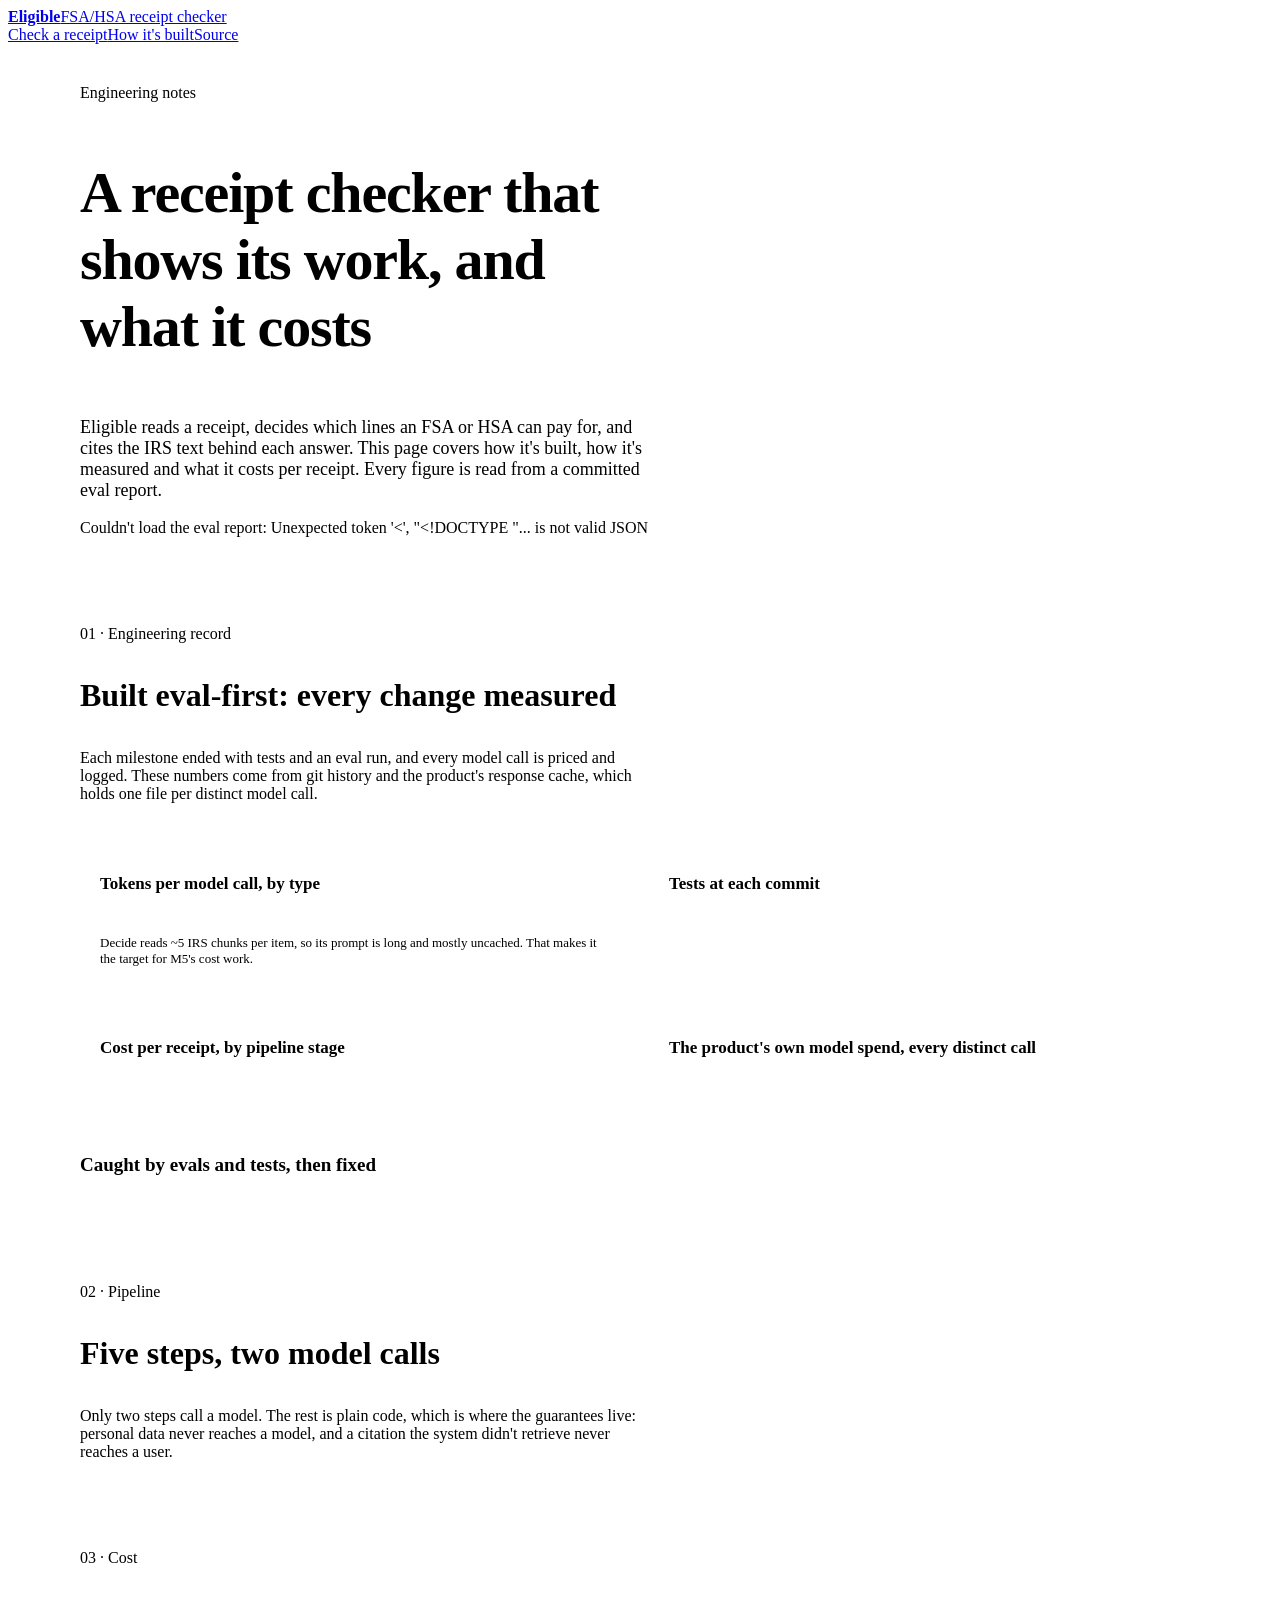
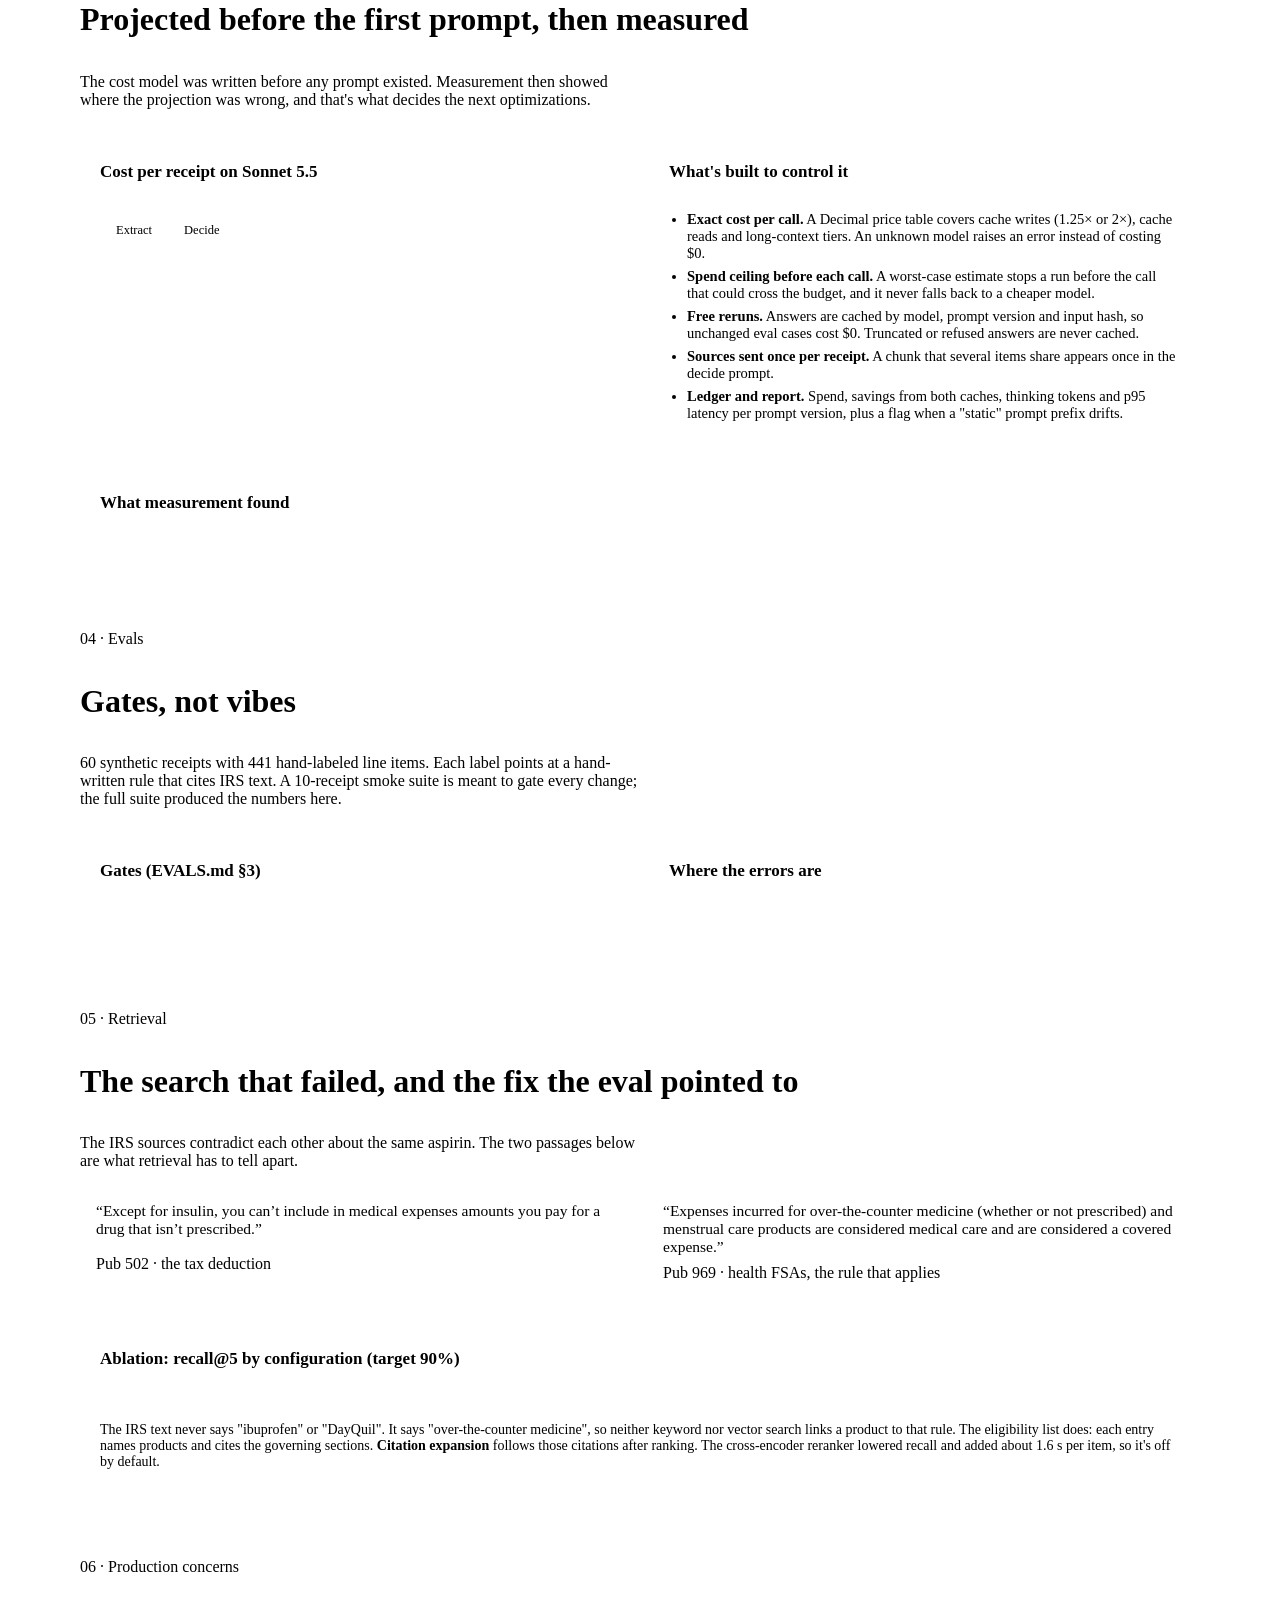
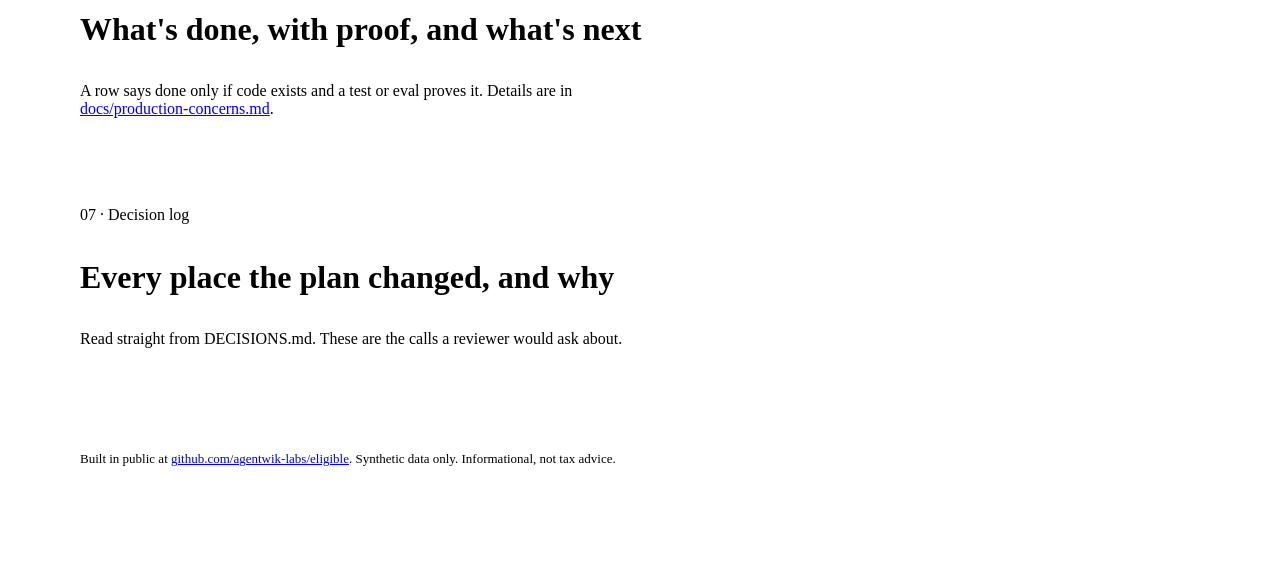
==== commit 7db36f88: "Engineering page focuses on the system; M5 failure analysis The engineering record now shows the pro" ====
--- a/web/engineering.html
+++ b/web/engineering.html
@@ -142,15 +142,15 @@
 
 
   <section>
-    <div class="sec-head"><span class="eyebrow">01 · How it was built</span><h2>AI-paired engineering, measured like the product</h2>
-      <p>Eligible was built with Claude Code as the pair-programmer, from spec to working demo in one sitting. The same cost discipline applies to the build as to the product: every token is counted, priced and charted. These numbers come from git history, the product's response cache and the build session's usage log (aggregates only).</p></div>
+    <div class="sec-head"><span class="eyebrow">01 · Engineering record</span><h2>Built eval-first: every change measured</h2>
+      <p>Each milestone ended with tests and an eval run, and every model call is priced and logged. These numbers come from git history and the product's response cache, which holds one file per distinct model call.</p></div>
     <div class="tiles" id="buildtiles"></div>
     <div class="two">
-      <div class="panel"><h3>Claude Code spend per hour, by token class</h3><div class="chart" id="c-session"></div></div>
+      <div class="panel"><h3>Tokens per model call, by type</h3><div class="chart" id="c-tokens"></div><p style="font-size:13px;color:var(--ink-2)">Decide reads ~5 IRS chunks per item, so its prompt is long and mostly uncached. That makes it the target for M5's cost work.</p></div>
       <div class="panel"><h3>Tests at each commit</h3><div class="chart" id="c-tests"></div></div>
     </div>
     <div class="two">
-      <div class="panel"><h3>What the pair-programmer did: tool calls</h3><div class="chart" id="c-tools"></div></div>
+      <div class="panel"><h3>Cost per receipt, by pipeline stage</h3><div class="chart" id="c-stages"></div></div>
       <div class="panel"><h3>The product's own model spend, every distinct call</h3><div class="chart" id="c-product"></div><p style="font-size:13px;color:var(--ink-2)" id="productnote"></p></div>
     </div>
     <h3 style="font-size:19px">Caught by evals and tests, then fixed</h3>
@@ -305,38 +305,32 @@
   dataTable(host, ["Commit", "Tests", "Milestone"], pts.map(p => [p.sha + " " + p.subject.slice(0, 40), p.y, p.label || ""]));
 }
 
-function renderBuild(dev) {
+function renderBuild(dev, ev) {
   if (!dev) return;
-  const s = dev.build_session, p = dev.product_spend, cm = dev.commits;
+  const p = dev.product_spend, cm = dev.commits;
   const t0 = new Date(cm[0].time), t1 = new Date(cm[cm.length - 1].time);
-  const hours = ((t1 - t0) / 36e5).toFixed(1);
   const tests = cm[cm.length - 1].tests;
-  const uncached = s ? (s.tokens.cache_read + s.tokens.cache_write + s.tokens.input) * 4 / 1e6 + s.tokens.output * 20 / 1e6 : 0;
+  const replayed = ev ? `${ev.cost.replayed_calls} of ${ev.cost.calls}` : "";
   const tiles = [
-    [`${hours} h`, "first commit to last", null],
-    [String(cm.length), "commits", null],
-    [String(tests), "unit tests at the last commit", null],
+    [`${((t1 - t0) / 36e5).toFixed(1)} h`, "first commit to working demo"],
+    [String(cm.length), "commits"],
+    [String(tests), "test functions, no network needed"],
+    [usd(p.cost_usd, 2), `total model spend across every eval, ${p.calls} distinct calls`],
+    [replayed, "calls in the last full eval replayed from cache at $0"],
   ];
-  if (s) tiles.push(
-    [usd(s.cost_usd, 2), `Claude Code, API-equivalent (${s.model_turns} model turns)`, null],
-    [pct(s.cache_read_share), `of its prompt tokens were cache reads (uncached: ${usd(uncached, 0)})`, null],
-  );
-  tiles.push([usd(p.cost_usd, 2), `product model spend, ${p.calls} distinct calls`, null]);
-  $("buildtiles").innerHTML = tiles.map(([v, l]) => `<div class="tile"><span class="v">${esc(v)}</span><span class="l">${esc(l)}</span></div>`).join("");
-
-  if (s) {
-    const hrs = s.by_hour.map(h => new Date(h.hour).toLocaleTimeString([], { hour: "numeric" }));
-    const val = k => s.by_hour.map(h => Number(h[k] || 0));
-    stackedBars($("c-session"), hrs, [
-      { name: "Cache reads", color: "var(--s1)", values: val("cache_read") },
-      { name: "Cache writes", color: "var(--s2)", values: val("cache_write") },
-      { name: "Output", color: "var(--s3)", values: val("output") },
-      { name: "Uncached input", color: "var(--s4)", values: val("input") },
-    ], v => "$" + v.toFixed(2));
-    const tools = Object.entries(s.tool_calls);
-    hBars($("c-tools"), tools.map(([k, v]) => [k, v]), v => String(v), { labelW: 110, valueName: "Calls" });
-  } else {
-    $("c-session").innerHTML = `<p class="fine">No session log was included when docs/devlog.json was generated.</p>`;
+  $("buildtiles").innerHTML = tiles.filter(([v]) => v).map(([v, l]) => `<div class="tile"><span class="v">${esc(v)}</span><span class="l">${esc(l)}</span></div>`).join("");
+  {
+    const rows = p.by_prompt;
+    const per = (r, k) => Number(r[k]) / r.calls;
+    stackedBars($("c-tokens"), rows.map(r => r.prompt.split("@")[0]), [
+      { name: "Prompt, from cache", color: "var(--s1)", values: rows.map(r => per(r, "cache_read")) },
+      { name: "Prompt, uncached", color: "var(--s2)", values: rows.map(r => per(r, "prompt_tokens") - per(r, "cache_read")) },
+      { name: "Output", color: "var(--s3)", values: rows.map(r => per(r, "output_tokens")) },
+    ], v => Math.round(v).toLocaleString());
+  }
+  if (ev) {
+    const st = Object.entries(ev.cost.cost_per_stage).filter(([, v]) => Number(v) > 0);
+    hBars($("c-stages"), st.map(([k, v]) => [k, Number(v)]), v => usd(v, 4), { labelW: 90, valueName: "USD per receipt" });
   }
   lineSteps($("c-tests"), cm.map(c => ({ y: c.tests, sha: c.sha, subject: c.subject, label: c.milestone })), [new Date(cm[0].time).toLocaleTimeString([], { hour: "numeric", minute: "2-digit" }), new Date(cm[cm.length - 1].time).toLocaleTimeString([], { hour: "numeric", minute: "2-digit" })]);
   hBars($("c-product"), p.by_prompt.map(r => [r.prompt.split(" · ")[0], Number(r.cost)]), v => usd(v, 2), {
@@ -351,7 +345,7 @@
 fetch("/v1/engineering").then(r => r.json()).then(render).catch(err => { $("prov").textContent = "Couldn't load the eval report: " + err.message; });
 
 function render(data) {
-  renderBuild(data.devlog);
+  renderBuild(data.devlog, data.eval);
   const ev = data.eval;
   if (!ev) { $("prov").textContent = "No full eval report committed yet."; return; }
   const d = ev.decisions, x = ev.extraction, c = ev.cost;
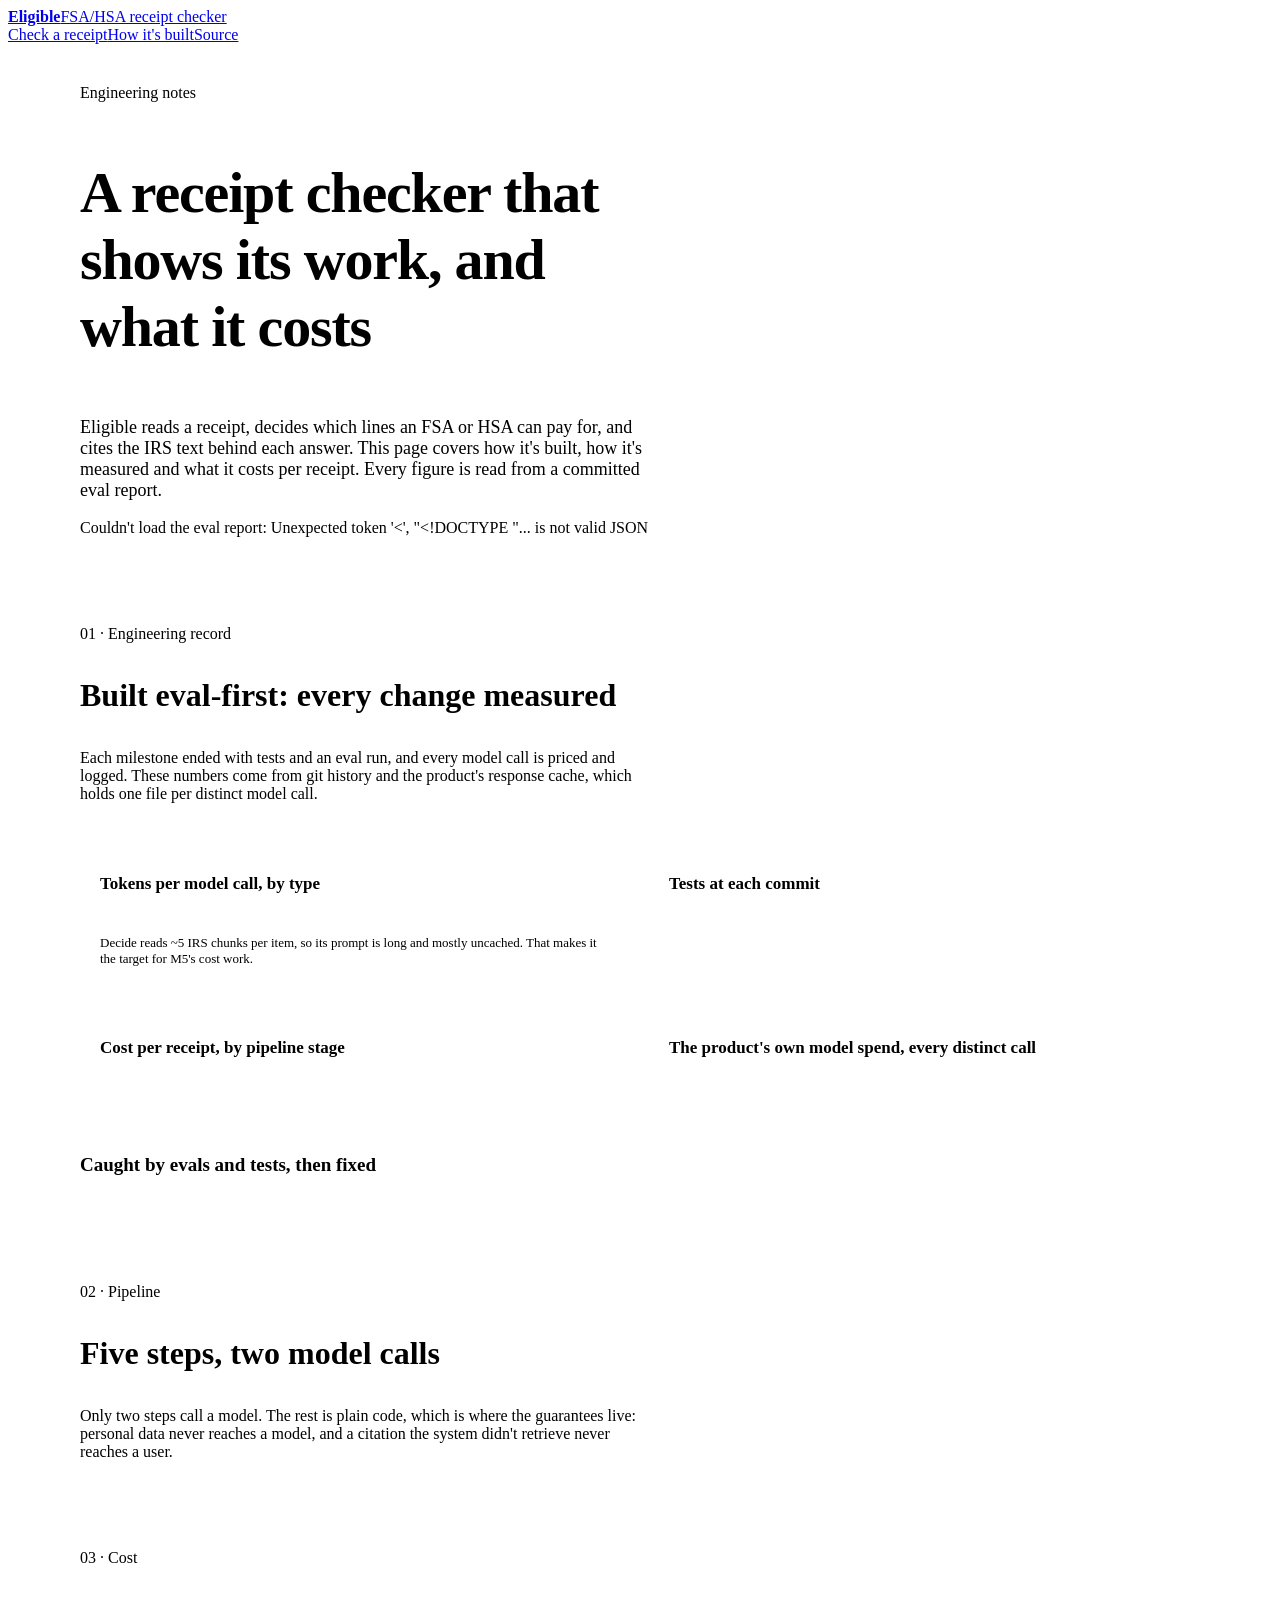
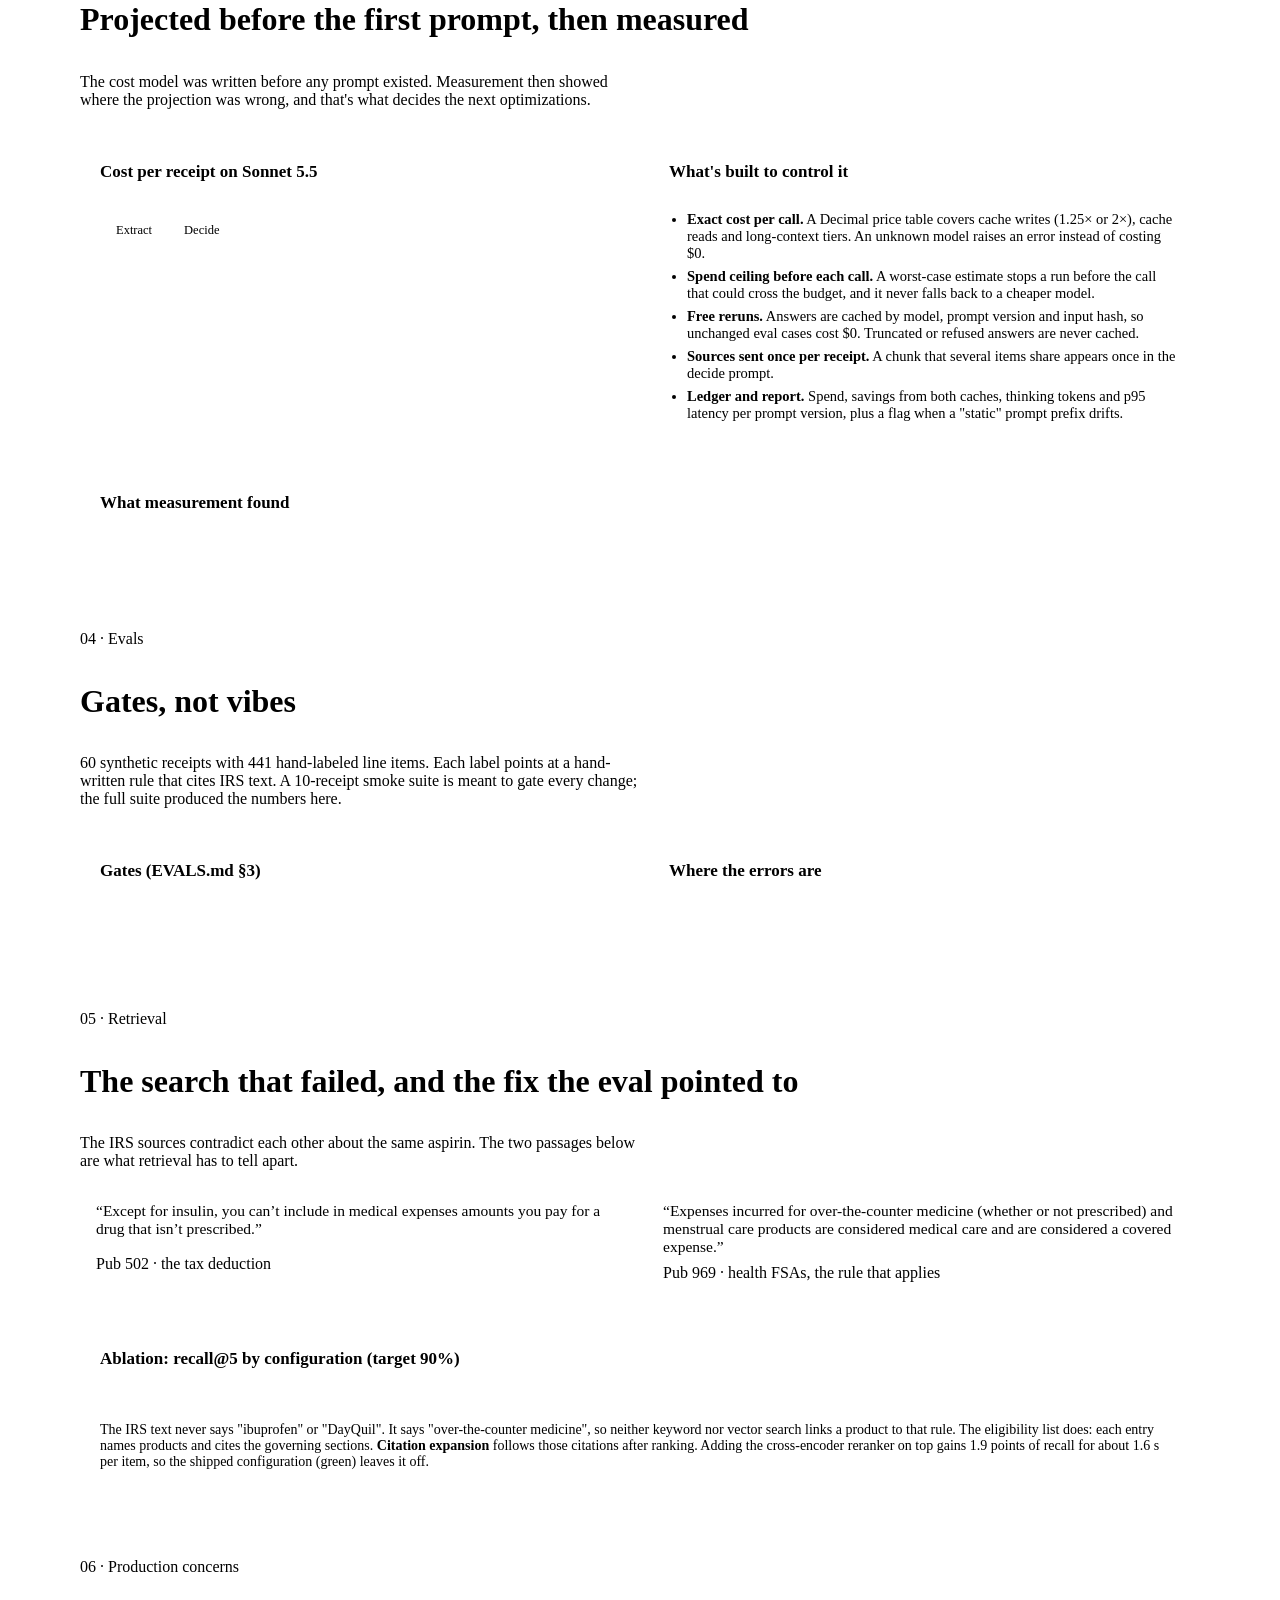
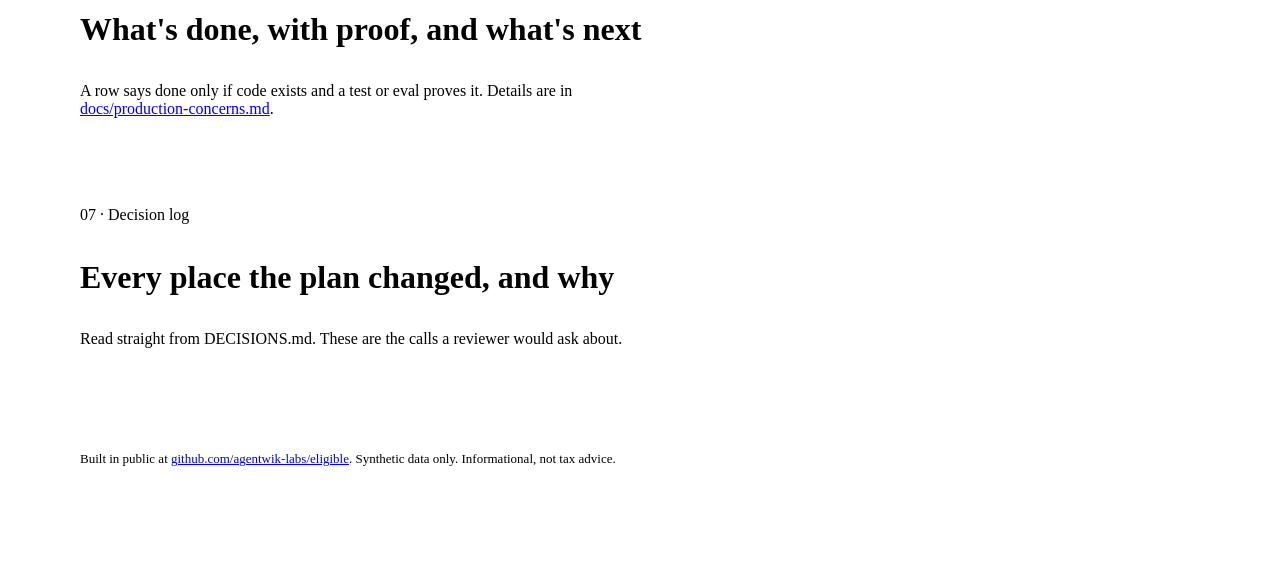
==== commit ccec28f6: "M5 done: final eval, adversarial suite results, and a README for readers Final uncached run of the s" ====
--- a/web/engineering.html
+++ b/web/engineering.html
@@ -93,7 +93,7 @@
 :root { --s1: #2a78d6; --s2: #eb6834; --s3: #1baf7a; --s4: #eda100; --grid: var(--rule-2); }
 @media (prefers-color-scheme: dark) { :root { --s1: #3987e5; --s2: #d95926; --s3: #199e70; --s4: #c98500; } }
 .chart { position: relative; display: grid; gap: 8px; }
-.chart svg { width: 100%; height: auto; display: block; overflow: visible; }
+.chart svg { width: 100%; max-width: 720px; height: auto; display: block; overflow: visible; }
 .chart text { fill: var(--ink-2); font: 11px var(--f-mono); }
 .chart .lbl { fill: var(--ink); font: 600 11.5px var(--f-mono); }
 .chart .hit { fill: transparent; cursor: crosshair; }
@@ -198,7 +198,7 @@
       <div class="q v-eligible"><blockquote>“Expenses incurred for over-the-counter medicine (whether or not prescribed) and menstrual care products are considered medical care and are considered a covered expense.”</blockquote><span>Pub 969 · health FSAs, the rule that applies</span></div>
     </div>
     <div class="panel"><h3>Ablation: recall@5 by configuration (target 90%)</h3><div class="chart" id="c-ablation"></div><div class="scroll"><table id="ablation"></table></div>
-      <p style="font-size:14px">The IRS text never says "ibuprofen" or "DayQuil". It says "over-the-counter medicine", so neither keyword nor vector search links a product to that rule. The eligibility list does: each entry names products and cites the governing sections. <b>Citation expansion</b> follows those citations after ranking. The cross-encoder reranker lowered recall and added about 1.6 s per item, so it's off by default.</p></div>
+      <p style="font-size:14px">The IRS text never says "ibuprofen" or "DayQuil". It says "over-the-counter medicine", so neither keyword nor vector search links a product to that rule. The eligibility list does: each entry names products and cites the governing sections. <b>Citation expansion</b> follows those citations after ranking. Adding the cross-encoder reranker on top gains 1.9 points of recall for about 1.6 s per item, so the shipped configuration (green) leaves it off.</p></div>
   </section>
 
   <section>
@@ -349,7 +349,7 @@
   const ev = data.eval;
   if (!ev) { $("prov").textContent = "No full eval report committed yet."; return; }
   const d = ev.decisions, x = ev.extraction, c = ev.cost;
-  $("prov").innerHTML = `From <code>evals/reports/latest.json</code> · ${esc(ev.date)} · git <code>${esc(ev.sha)}</code> · ${esc(ev.models.decide)} at effort <code>${esc(ev.effort)}</code> · prompts extract@${esc(ev.prompts.extract)} decide@${esc(ev.prompts.decide)}`;
+  $("prov").innerHTML = `From <code>evals/reports/latest.json</code> · ${esc(ev.date)} · git <code>${esc(ev.sha)}</code> · extract ${esc(ev.models.extract)}, decide ${esc(ev.models.decide)} at effort <code>${esc(ev.effort)}</code> · prompts extract@${esc(ev.prompts.extract)} decide@${esc(ev.prompts.decide)}`;
   const gate = (m) => ev.gates.find(g => g.metric.startsWith(m));
   const tiles = [
     [pct(d.accuracy), "verdicts match the labels", gate("Verdict accuracy")],
@@ -399,8 +399,9 @@
     const [head, ...body] = data.ablation;
     const recallIdx = head.indexOf("Recall@5");
     const best = Math.max(...body.map(r => parseFloat(r[recallIdx])));
-    hBars($("c-ablation"), body.map(r => [r[0].replace("Hybrid", "Hyb.").replace("citation expansion", "expansion").replace("exact match", "exact"), parseFloat(r[recallIdx]) / 100, parseFloat(r[recallIdx]) === best ? "var(--v-eligible)" : "var(--s1)"]), v => (v * 100).toFixed(1) + "%", { labelW: 210, max: 1, target: 0.9, valueName: "Recall@5" });
-    $("ablation").innerHTML = `<tr>${head.map((h, i) => `<th class="${i ? "n" : ""}">${esc(h)}</th>`).join("")}</tr>` + body.map(r => `<tr class="${parseFloat(r[recallIdx]) === best ? "best" : ""}">${r.map((cell, i) => `<td class="${i ? "n" : ""}">${esc(cell)}</td>`).join("")}</tr>`).join("");
+    const SHIPPED = "Hybrid + exact match + citation expansion";
+    hBars($("c-ablation"), body.map(r => [(r[0] === SHIPPED ? "Shipped: " : "") + r[0].replace("Hybrid", "Hyb.").replace("citation expansion", "expansion").replace("exact match", "exact"), parseFloat(r[recallIdx]) / 100, r[0] === SHIPPED ? "var(--v-eligible)" : "var(--s1)"]), v => (v * 100).toFixed(1) + "%", { labelW: 230, max: 1, target: 0.9, valueName: "Recall@5" });
+    $("ablation").innerHTML = `<tr>${head.map((h, i) => `<th class="${i ? "n" : ""}">${esc(h)}</th>`).join("")}</tr>` + body.map(r => `<tr class="${r[0] === SHIPPED ? "best" : ""}">${r.map((cell, i) => `<td class="${i ? "n" : ""}">${esc(cell)}</td>`).join("")}</tr>`).join("");
   }
 
   $("concerns").innerHTML = data.concerns.map(r => {
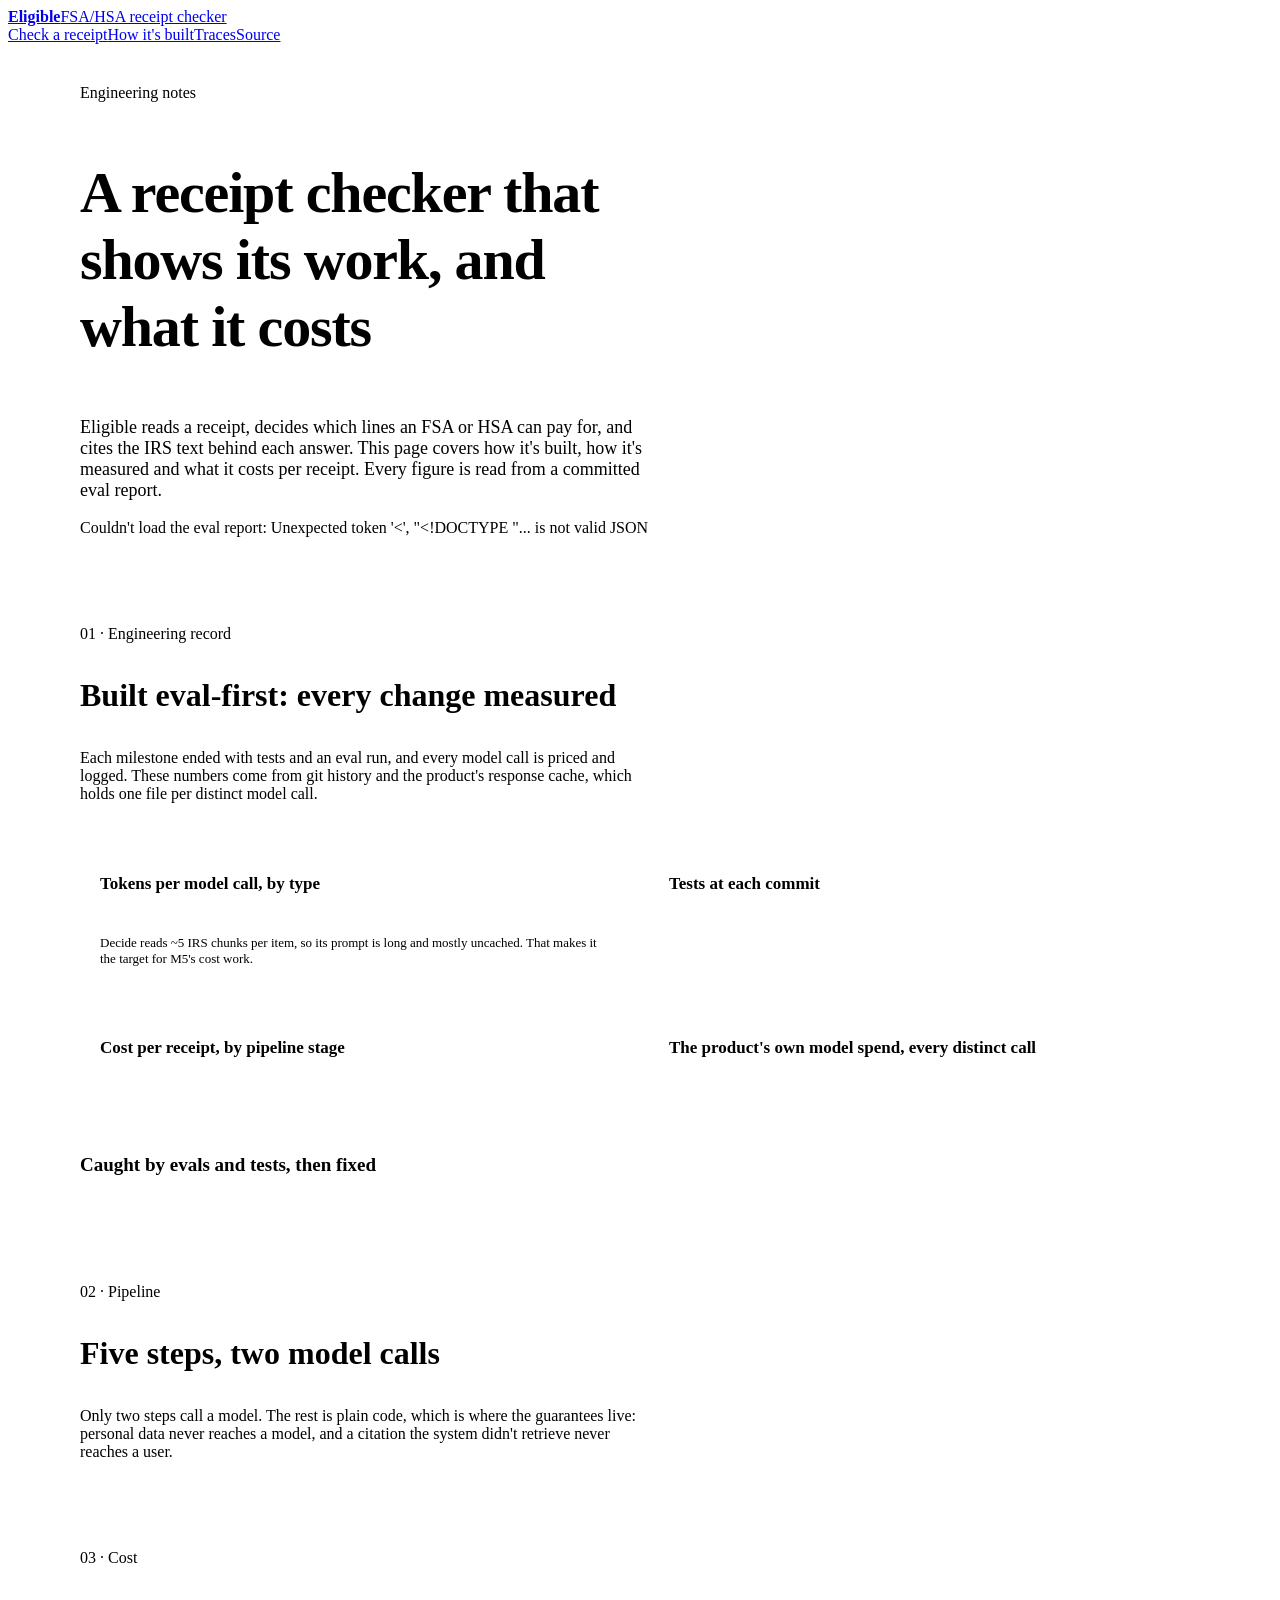
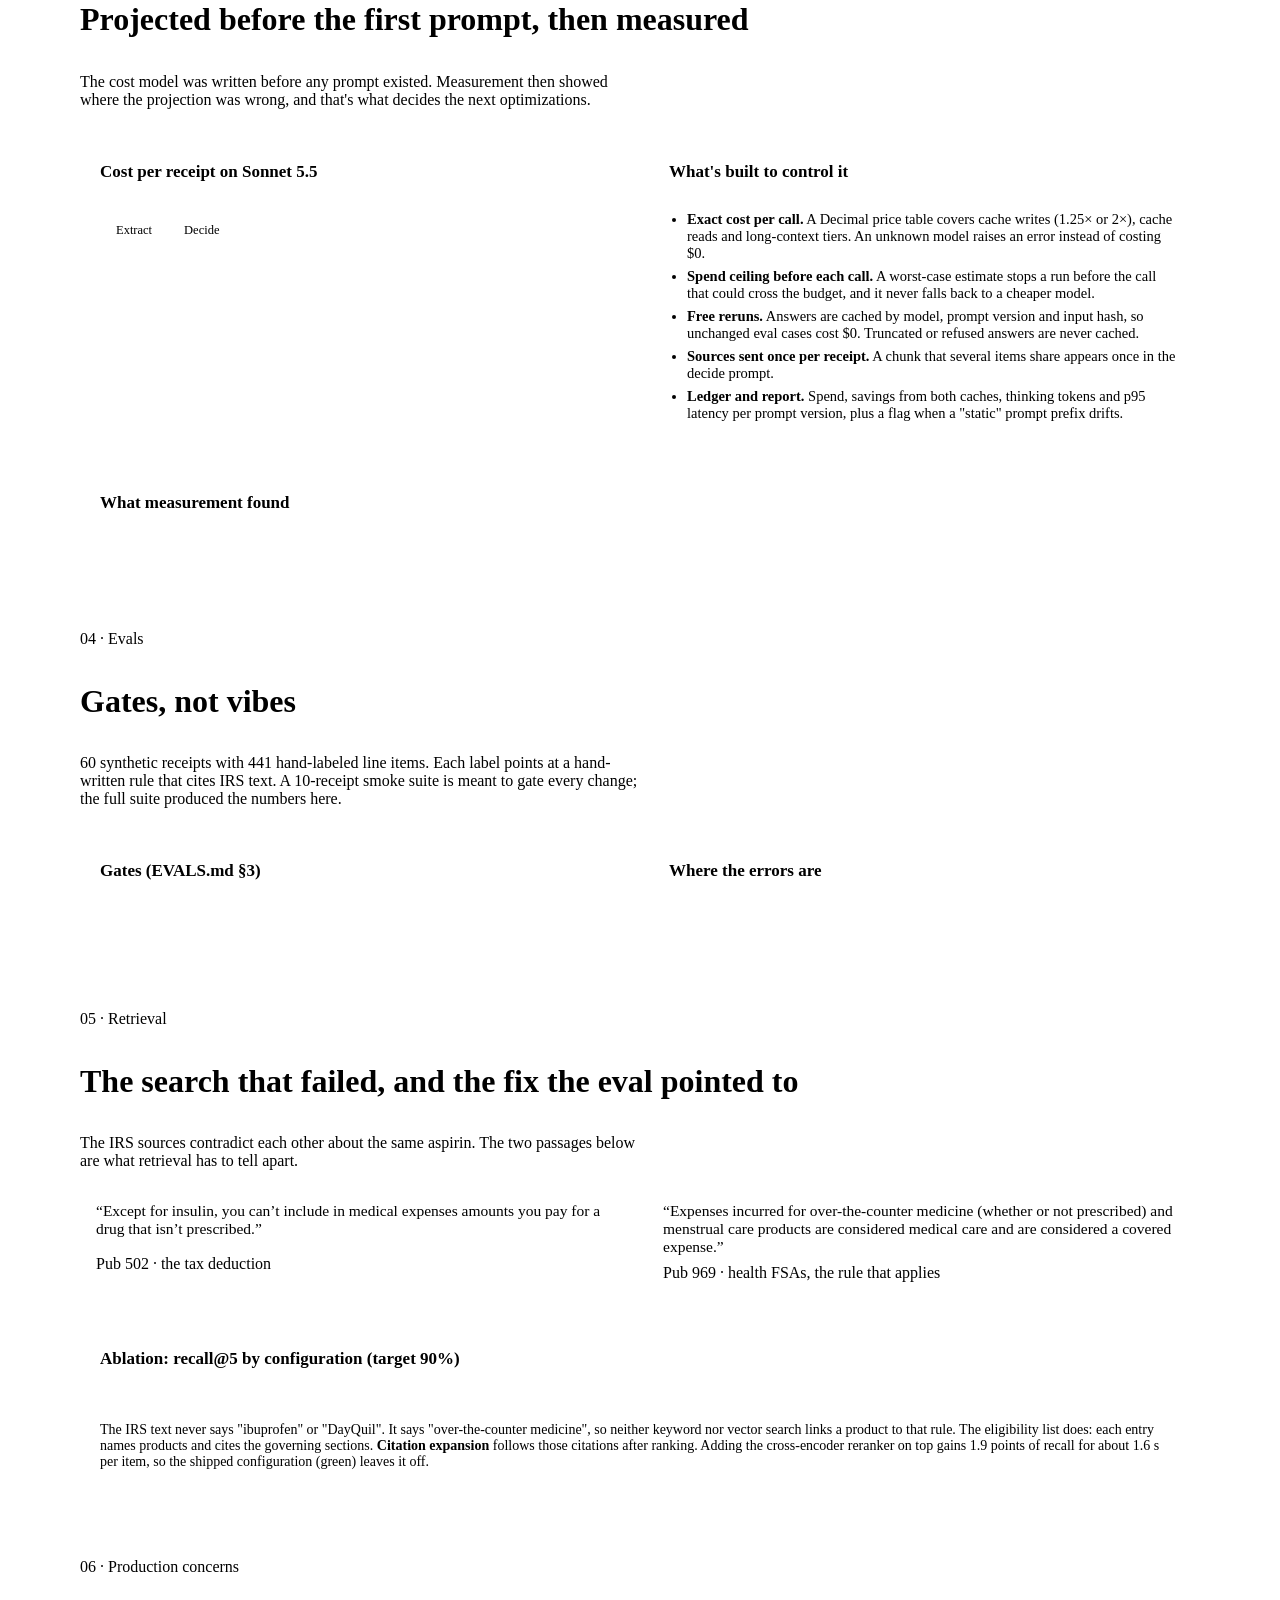
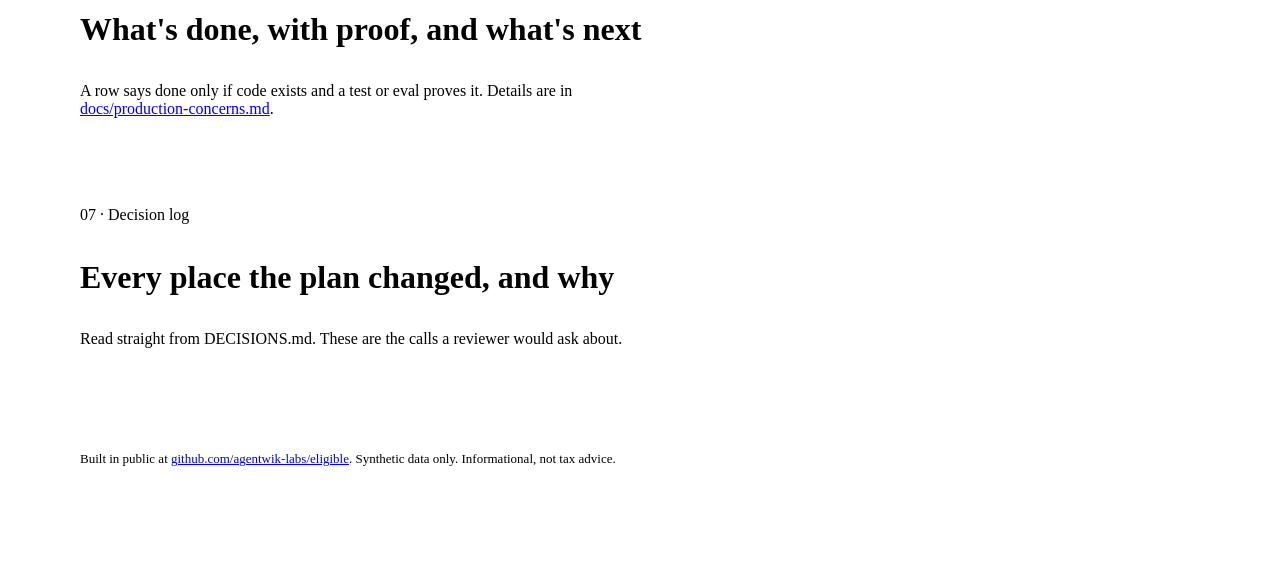
==== commit 2f8b2871: "M7: tracing with a span per pipeline step, and a traces page Every check records one trace (redact, " ====
--- a/web/engineering.html
+++ b/web/engineering.html
@@ -128,7 +128,7 @@
 <body>
 <div class="topbar"><div class="in">
   <a class="brand" href="/"><b>Eligible</b><span>FSA/HSA receipt checker</span></a>
-  <nav class="nav" aria-label="Main"><a href="/">Check a receipt</a><a href="/engineering" aria-current="page">How it's built</a><a href="https://github.com/agentwik-labs/eligible" target="_blank" rel="noopener">Source</a></nav>
+  <nav class="nav" aria-label="Main"><a href="/">Check a receipt</a><a href="/engineering" aria-current="page">How it's built</a><a href="/traces">Traces</a><a href="https://github.com/agentwik-labs/eligible" target="_blank" rel="noopener">Source</a></nav>
 </div></div>
 
 <main class="page" id="page">
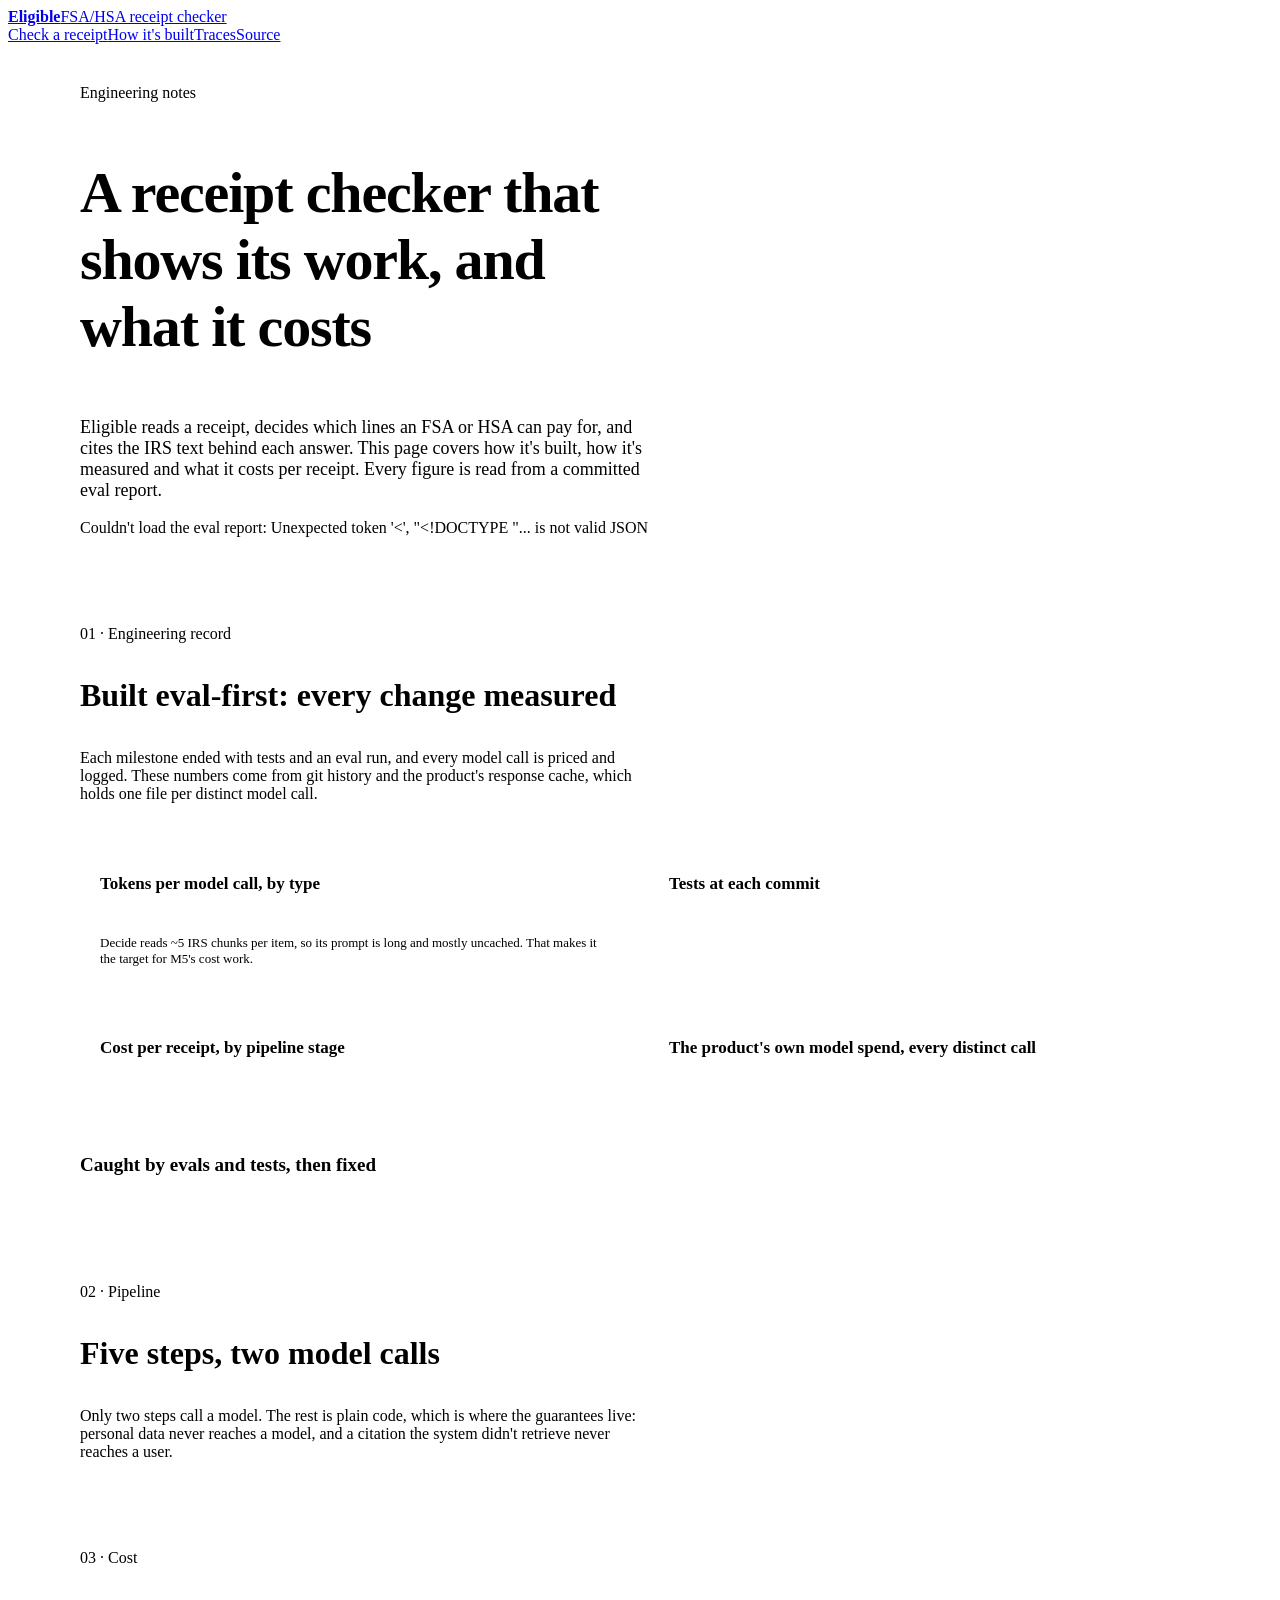
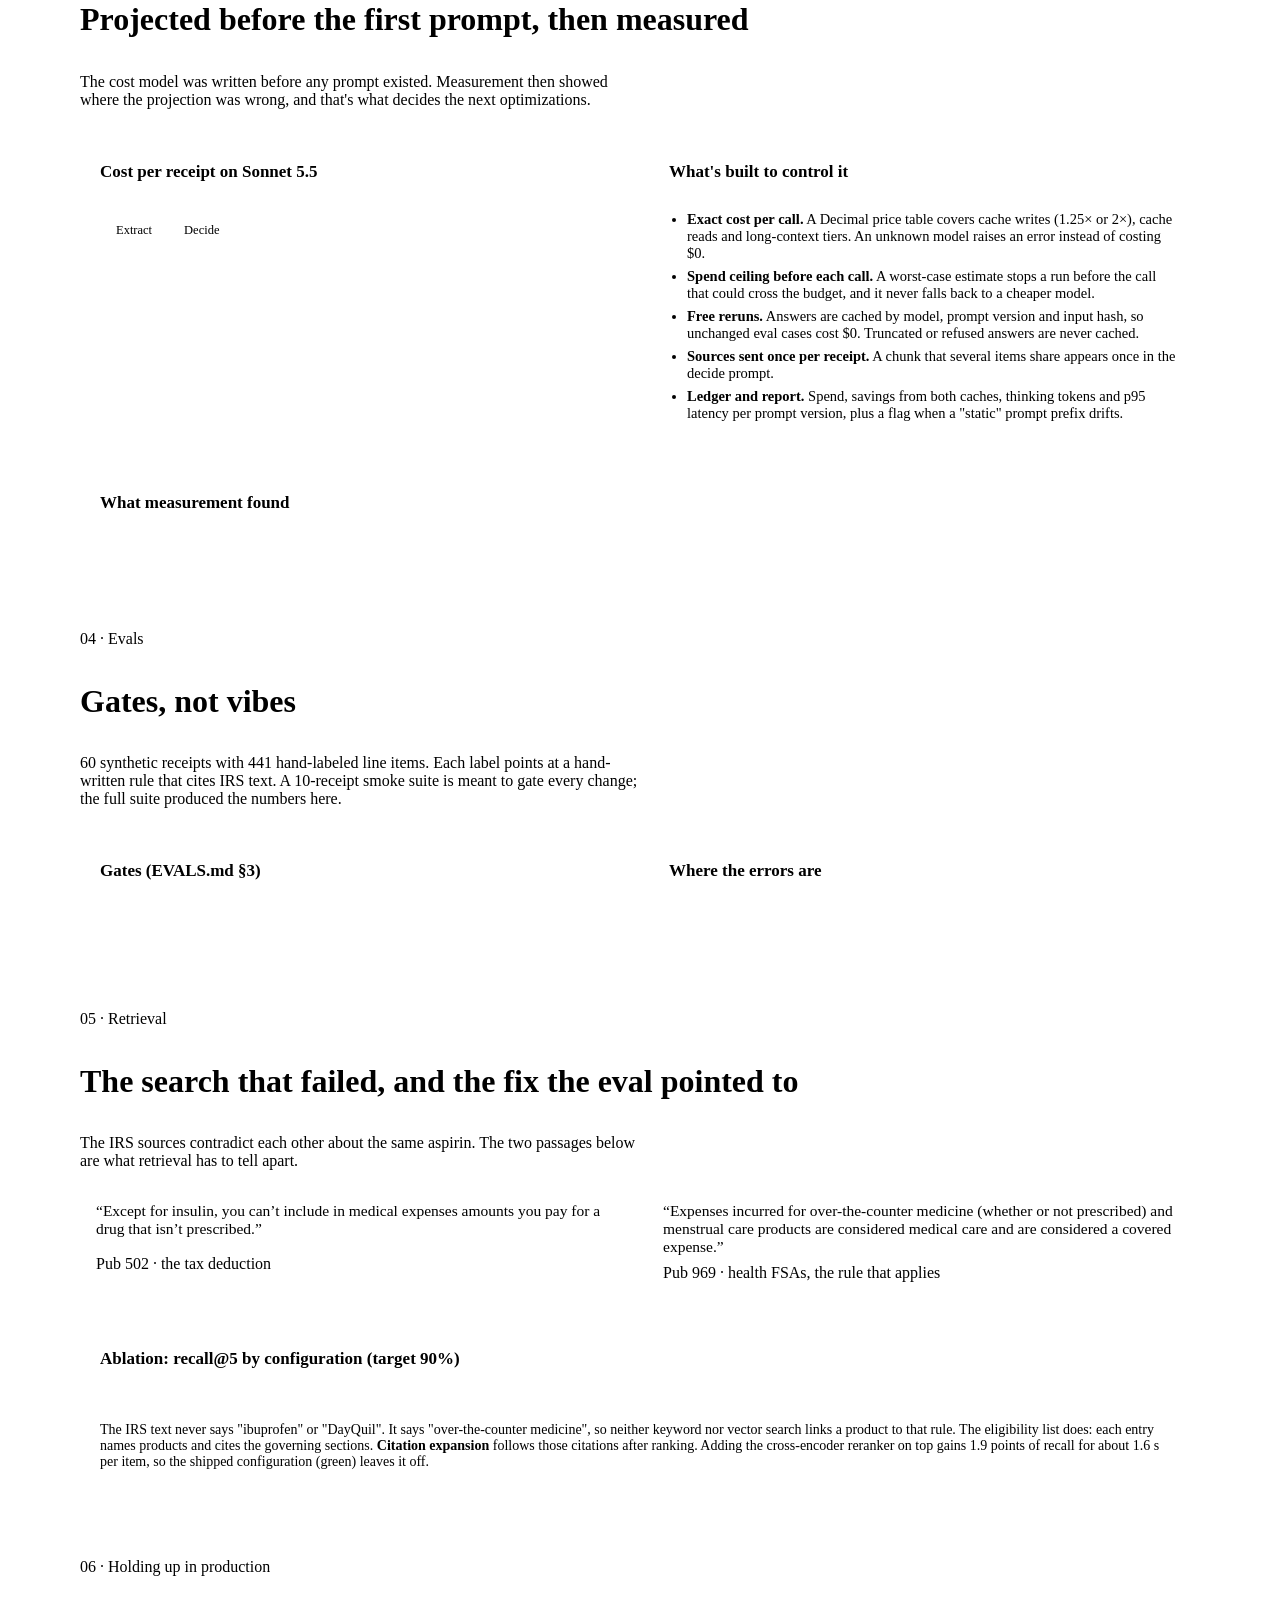
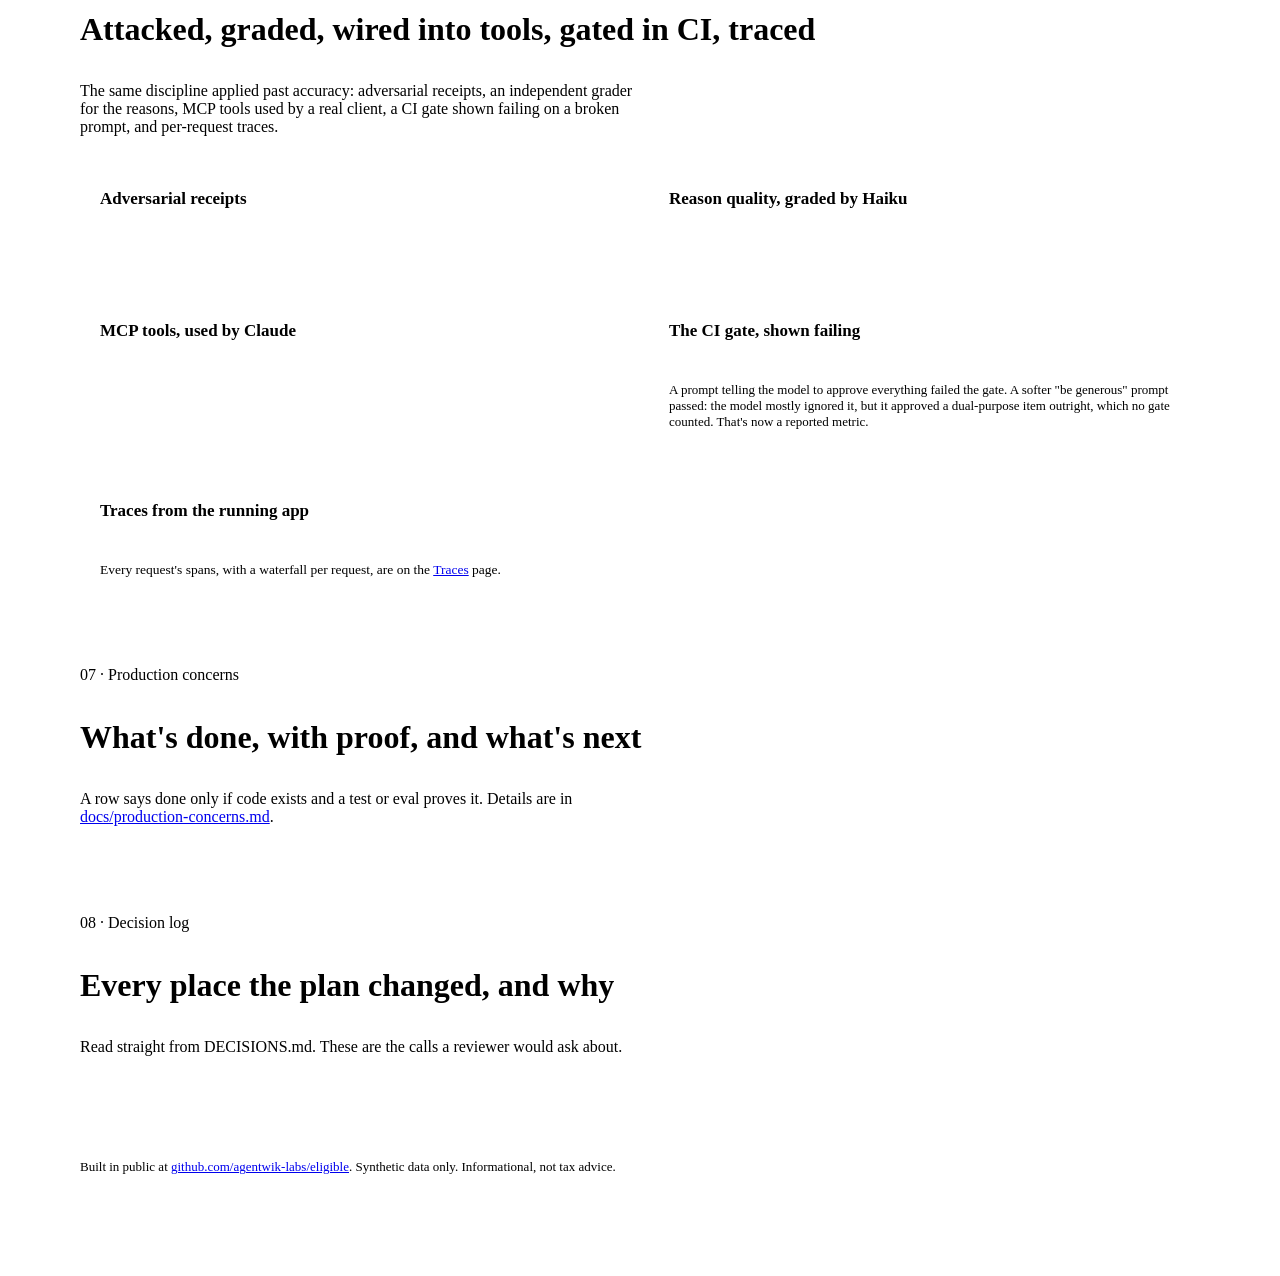
==== commit af27d425: "M8: write-up, demo script, README for M6-M8, and an engineering page section for adversarial results" ====
--- a/web/engineering.html
+++ b/web/engineering.html
@@ -201,14 +201,28 @@
       <p style="font-size:14px">The IRS text never says "ibuprofen" or "DayQuil". It says "over-the-counter medicine", so neither keyword nor vector search links a product to that rule. The eligibility list does: each entry names products and cites the governing sections. <b>Citation expansion</b> follows those citations after ranking. Adding the cross-encoder reranker on top gains 1.9 points of recall for about 1.6 s per item, so the shipped configuration (green) leaves it off.</p></div>
   </section>
 
-  <section>
-    <div class="sec-head"><span class="eyebrow">06 · Production concerns</span><h2>What's done, with proof, and what's next</h2>
+
+  <section>
+    <div class="sec-head"><span class="eyebrow">06 · Holding up in production</span><h2>Attacked, graded, wired into tools, gated in CI, traced</h2>
+      <p>The same discipline applied past accuracy: adversarial receipts, an independent grader for the reasons, MCP tools used by a real client, a CI gate shown failing on a broken prompt, and per-request traces.</p></div>
+    <div class="two">
+      <div class="panel"><h3>Adversarial receipts</h3><div id="adv"></div><div class="chart" id="c-adv"></div></div>
+      <div class="panel"><h3>Reason quality, graded by Haiku</h3><div class="chart" id="c-judge"></div><p style="font-size:13.5px" id="judgenote"></p></div>
+    </div>
+    <div class="two">
+      <div class="panel"><h3>MCP tools, used by Claude</h3><p style="font-size:14px" id="mcpq"></p><div class="scroll"><table id="mcp"></table></div><p style="font-size:13px;color:var(--ink-2)" id="mcpnote"></p></div>
+      <div class="panel"><h3>The CI gate, shown failing</h3><div class="scroll"><table id="gate"></table></div><p style="font-size:13px;color:var(--ink-2)">A prompt telling the model to approve everything failed the gate. A softer "be generous" prompt passed: the model mostly ignored it, but it approved a dual-purpose item outright, which no gate counted. That's now a reported metric.</p></div>
+    </div>
+    <div class="panel"><h3>Traces from the running app</h3><div class="tiles" id="trtiles"></div><p style="font-size:13.5px">Every request's spans, with a waterfall per request, are on the <a href="/traces">Traces</a> page.</p></div>
+  </section>
+  <section>
+    <div class="sec-head"><span class="eyebrow">07 · Production concerns</span><h2>What's done, with proof, and what's next</h2>
       <p>A row says done only if code exists and a test or eval proves it. Details are in <a href="https://github.com/agentwik-labs/eligible/blob/main/docs/production-concerns.md">docs/production-concerns.md</a>.</p></div>
     <div class="concerns" id="concerns"></div>
   </section>
 
   <section>
-    <div class="sec-head"><span class="eyebrow">07 · Decision log</span><h2>Every place the plan changed, and why</h2>
+    <div class="sec-head"><span class="eyebrow">08 · Decision log</span><h2>Every place the plan changed, and why</h2>
       <p>Read straight from DECISIONS.md. These are the calls a reviewer would ask about.</p></div>
     <div id="decisions"></div>
   </section>
@@ -342,10 +356,40 @@
     <div class="ba"><b>Before</b><span>${esc(c.before)}</span><b>After</b><span class="after">${esc(c.after)}</span><b>Fix</b><span>${esc(c.fix)}</span></div><code>${esc(c.evidence)}</code></article>`).join("");
 }
 
+
+function renderHardening(data) {
+  const adv = data.adversarial;
+  if (adv) {
+    $("adv").innerHTML = `<table>${adv.gates.map(g => `<tr><td>${esc(g.metric)}</td><td class="n">${esc(g.result)}</td><td><span class="pill ${g.pass ? "v-eligible" : "v-not_eligible"}">${g.pass ? "pass" : "fail"}</span></td></tr>`).join("")}</table>`;
+    const kinds = (data.adversarial_kinds || []).slice(1);
+    if (kinds.length) hBars($("c-adv"), kinds.map(k => [k[0], parseFloat(k[2]) / 100]), v => (v * 100).toFixed(1) + "%", { labelW: 90, max: 1, valueName: "Verdict accuracy" });
+  }
+  const j = data.judge;
+  if (j) {
+    hBars($("c-judge"), ["faithful", "correct", "clear"].map(f => [f, j.mean[f]]), v => v.toFixed(2) + " / 5", { labelW: 80, max: 5, valueName: "Mean score" });
+    $("judgenote").innerHTML = `${j.reasons_graded} reasons graded. The judge picked the real reason over a mismatched one in <b>${j.controls.judge_preferred_real_reason} of ${j.controls.pairs}</b> synthetic controls. Human labels: <b>${j.human_labels} of 20</b>${j.validated_against_humans ? ", agreement meets the 80% bar." : ", so these scores are reported as unvalidated until the owner labels 20 reasons."}`;
+  }
+  const m = data.mcp;
+  if (m) {
+    $("mcpq").innerHTML = `“${esc(m.question)}”: Claude (${esc(m.client.model)}) called the tools ${m.tool_calls.length} times in ${(m.client.duration_ms / 1000).toFixed(1)} s for ${usd(m.client.cost_usd)} of its own tokens.`;
+    $("mcp").innerHTML = `<tr><th>Tool</th><th class="n">Latency</th><th class="n">Model cost inside</th><th>Result</th></tr>` + m.tool_calls.map(c => `<tr><td class="mono">${esc(c.tool)}</td><td class="n">${(c.ms / 1000).toFixed(1)} s</td><td class="n">${usd(c.cost_usd)}</td><td>${esc(c.detail)}</td></tr>`).join("");
+    $("mcpnote").textContent = "The first call writes the 7,700-token rule preamble to the prompt cache; the second reads it, which is why it costs a seventh as much.";
+  }
+  if (data.gate_demo?.length) {
+    $("gate").innerHTML = `<tr><th>Prompt edit</th><th class="n">Acc.</th><th class="n">Over (≤1)</th><th class="n">Cond.</th><th>Gate</th></tr>` + data.gate_demo.map(r => `<tr><td>${r.passed ? "“Be generous”" : "“Approve everything”"}<br><span class="mono" style="font-size:11.5px;color:var(--ink-3)">${esc(r.sha)}</span></td><td class="n">${pct(r.accuracy)}</td><td class="n">${r.over_approvals}</td><td class="n">${r.conditional_approvals}</td><td><span class="pill ${r.passed ? "v-eligible" : "v-not_eligible"}">${r.passed ? "passed" : "failed"}</span></td></tr>`).join("");
+  }
+  const tr = data.traces;
+  $("trtiles").innerHTML = tr && tr.live ? [
+    [String(tr.requests), "requests traced"], [(tr.p50_ms / 1000).toFixed(1) + " s", "median latency"],
+    [(tr.p95_ms / 1000).toFixed(1) + " s", "p95 latency"], [usd(tr.mean_cost), "mean cost when a model ran"],
+  ].map(([v, l]) => `<div class="tile"><span class="v">${esc(v)}</span><span class="l">${esc(l)}</span></div>`).join("") : `<div class="tile"><span class="l">No traced requests on this server yet.</span></div>`;
+}
+
 fetch("/v1/engineering").then(r => r.json()).then(render).catch(err => { $("prov").textContent = "Couldn't load the eval report: " + err.message; });
 
 function render(data) {
   renderBuild(data.devlog, data.eval);
+  renderHardening(data);
   const ev = data.eval;
   if (!ev) { $("prov").textContent = "No full eval report committed yet."; return; }
   const d = ev.decisions, x = ev.extraction, c = ev.cost;
